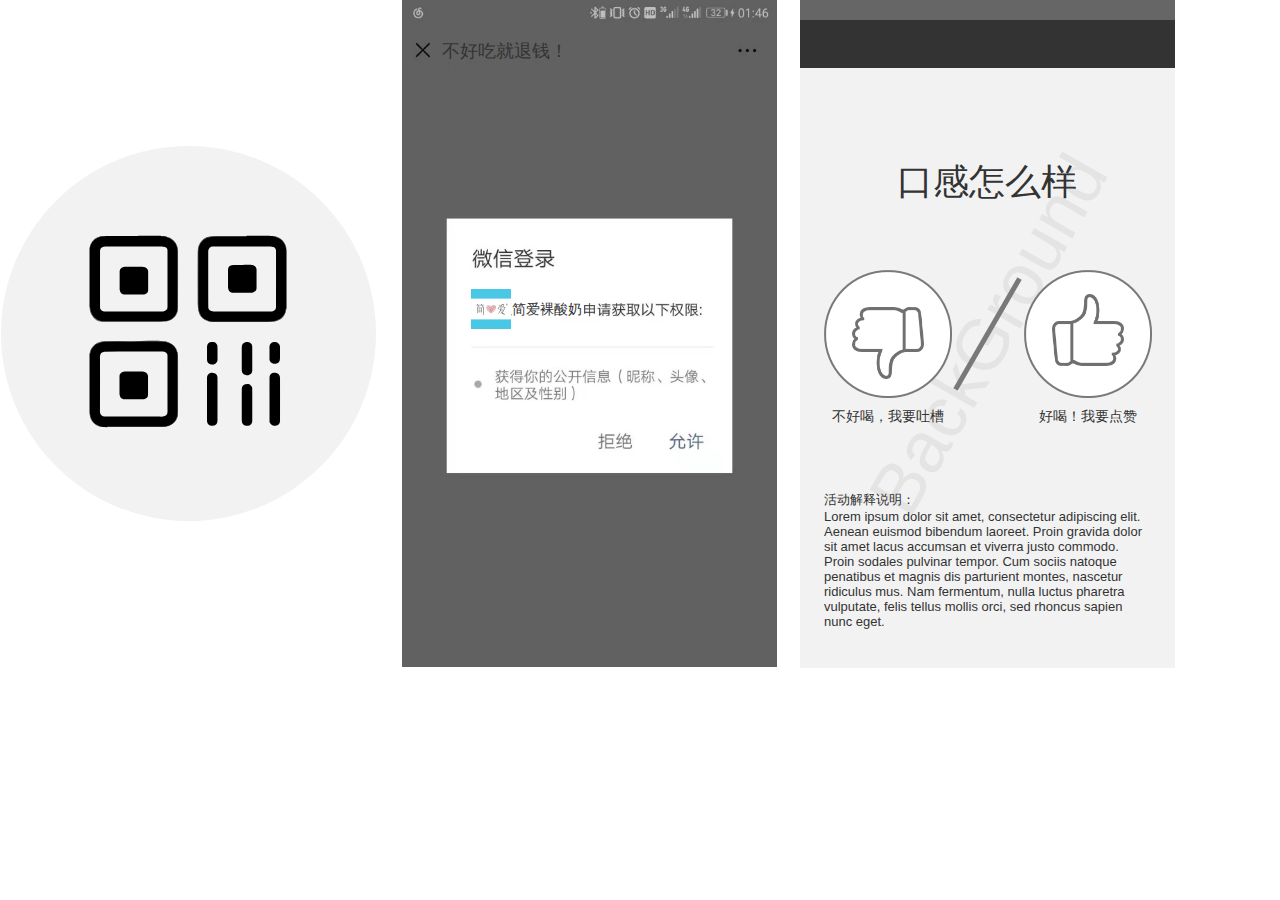
==== index.html @ e09f7287 "1" ====
﻿<!DOCTYPE html>
<html>
  <head>
    <title>index</title>
    <meta http-equiv="X-UA-Compatible" content="IE=edge"/>
    <meta http-equiv="content-type" content="text/html; charset=utf-8"/>
    <meta name="apple-mobile-web-app-capable" content="yes"/>
    <link href="resources/css/jquery-ui-themes.css" type="text/css" rel="stylesheet"/>
    <link href="resources/css/axure_rp_page.css" type="text/css" rel="stylesheet"/>
    <link href="data/styles.css" type="text/css" rel="stylesheet"/>
    <link href="files/index/styles.css" type="text/css" rel="stylesheet"/>
    <script src="resources/scripts/jquery-1.7.1.min.js"></script>
    <script src="resources/scripts/jquery-ui-1.8.10.custom.min.js"></script>
    <script src="resources/scripts/axure/axQuery.js"></script>
    <script src="resources/scripts/axure/globals.js"></script>
    <script src="resources/scripts/axutils.js"></script>
    <script src="resources/scripts/axure/annotation.js"></script>
    <script src="resources/scripts/axure/axQuery.std.js"></script>
    <script src="resources/scripts/axure/doc.js"></script>
    <script src="data/document.js"></script>
    <script src="resources/scripts/messagecenter.js"></script>
    <script src="resources/scripts/axure/events.js"></script>
    <script src="resources/scripts/axure/recording.js"></script>
    <script src="resources/scripts/axure/action.js"></script>
    <script src="resources/scripts/axure/expr.js"></script>
    <script src="resources/scripts/axure/geometry.js"></script>
    <script src="resources/scripts/axure/flyout.js"></script>
    <script src="resources/scripts/axure/ie.js"></script>
    <script src="resources/scripts/axure/model.js"></script>
    <script src="resources/scripts/axure/repeater.js"></script>
    <script src="resources/scripts/axure/sto.js"></script>
    <script src="resources/scripts/axure/utils.temp.js"></script>
    <script src="resources/scripts/axure/variables.js"></script>
    <script src="resources/scripts/axure/drag.js"></script>
    <script src="resources/scripts/axure/move.js"></script>
    <script src="resources/scripts/axure/visibility.js"></script>
    <script src="resources/scripts/axure/style.js"></script>
    <script src="resources/scripts/axure/adaptive.js"></script>
    <script src="resources/scripts/axure/tree.js"></script>
    <script src="resources/scripts/axure/init.temp.js"></script>
    <script src="files/index/data.js"></script>
    <script src="resources/scripts/axure/legacy.js"></script>
    <script src="resources/scripts/axure/viewer.js"></script>
    <script src="resources/scripts/axure/math.js"></script>
    <script type="text/javascript">
      $axure.utils.getTransparentGifPath = function() { return 'resources/images/transparent.gif'; };
      $axure.utils.getOtherPath = function() { return 'resources/Other.html'; };
      $axure.utils.getReloadPath = function() { return 'resources/reload.html'; };
    </script>
  </head>
  <body>
    <div id="base" class="">

      <!-- Unnamed (矩形) -->
      <div id="u0" class="ax_default box_2">
        <div id="u0_div" class=""></div>
        <!-- Unnamed () -->
        <div id="u1" class="text" style="display: none; visibility: hidden">
          <p><span></span></p>
        </div>
      </div>

      <!-- Unnamed (图片) -->
      <div id="u2" class="ax_default _图片">
        <img id="u2_img" class="img " src="images/index/u2.png"/>
        <!-- Unnamed () -->
        <div id="u3" class="text" style="display: none; visibility: hidden">
          <p><span></span></p>
        </div>
      </div>

      <!-- Unnamed (矩形) -->
      <div id="u4" class="ax_default box_2">
        <div id="u4_div" class=""></div>
        <!-- Unnamed () -->
        <div id="u5" class="text" style="visibility: visible;">
          <p><span>BackGround</span></p>
        </div>
      </div>

      <!-- Unnamed (矩形) -->
      <div id="u6" class="ax_default box_3">
        <div id="u6_div" class=""></div>
        <!-- Unnamed () -->
        <div id="u7" class="text" style="display: none; visibility: hidden">
          <p><span></span></p>
        </div>
      </div>

      <!-- Unnamed (矩形) -->
      <div id="u8" class="ax_default box_3">
        <div id="u8_div" class=""></div>
        <!-- Unnamed () -->
        <div id="u9" class="text" style="display: none; visibility: hidden">
          <p><span></span></p>
        </div>
      </div>

      <!-- Unnamed (垂直线) -->
      <div id="u10" class="ax_default line">
        <img id="u10_img" class="img " src="images/index/u10.png"/>
        <!-- Unnamed () -->
        <div id="u11" class="text" style="display: none; visibility: hidden">
          <p><span></span></p>
        </div>
      </div>

      <!-- Unnamed (组合) -->
      <div id="u12" class="ax_default">

        <!-- Unnamed (椭圆形) -->
        <div id="u13" class="ax_default ellipse">
          <img id="u13_img" class="img " src="images/index/u13.png"/>
          <!-- Unnamed () -->
          <div id="u14" class="text" style="display: none; visibility: hidden">
            <p><span></span></p>
          </div>
        </div>

        <!-- Unnamed (图片) -->
        <div id="u15" class="ax_default _图片">
          <img id="u15_img" class="img " src="images/index/u15.png"/>
          <!-- Unnamed () -->
          <div id="u16" class="text" style="display: none; visibility: hidden">
            <p><span></span></p>
          </div>
        </div>
      </div>

      <!-- Unnamed (组合) -->
      <div id="u17" class="ax_default">

        <!-- Unnamed (椭圆形) -->
        <div id="u18" class="ax_default ellipse">
          <img id="u18_img" class="img " src="images/index/u13.png"/>
          <!-- Unnamed () -->
          <div id="u19" class="text" style="display: none; visibility: hidden">
            <p><span></span></p>
          </div>
        </div>

        <!-- Unnamed (图片) -->
        <div id="u20" class="ax_default _图片">
          <img id="u20_img" class="img " src="images/index/u15.png"/>
          <!-- Unnamed () -->
          <div id="u21" class="text" style="display: none; visibility: hidden">
            <p><span></span></p>
          </div>
        </div>
      </div>

      <!-- Unnamed (矩形) -->
      <div id="u22" class="ax_default _一级标题">
        <div id="u22_div" class=""></div>
        <!-- Unnamed () -->
        <div id="u23" class="text" style="visibility: visible;">
          <p><span>口感怎么样</span></p>
        </div>
      </div>

      <!-- Unnamed (矩形) -->
      <div id="u24" class="ax_default _三级标题">
        <div id="u24_div" class=""></div>
        <!-- Unnamed () -->
        <div id="u25" class="text" style="visibility: visible;">
          <p><span>不好喝，我要吐槽</span></p>
        </div>
      </div>

      <!-- Unnamed (矩形) -->
      <div id="u26" class="ax_default _三级标题">
        <div id="u26_div" class=""></div>
        <!-- Unnamed () -->
        <div id="u27" class="text" style="visibility: visible;">
          <p><span>好喝！我要点赞</span></p>
        </div>
      </div>

      <!-- Unnamed (矩形) -->
      <div id="u28" class="ax_default _文本段落">
        <div id="u28_div" class=""></div>
        <!-- Unnamed () -->
        <div id="u29" class="text" style="visibility: visible;">
          <p><span>活动解释说明：</span></p><p><span>Lorem ipsum dolor sit amet, consectetur adipiscing elit. Aenean euismod bibendum laoreet. Proin gravida dolor sit amet lacus accumsan et viverra justo commodo. Proin sodales pulvinar tempor. Cum sociis natoque penatibus et magnis dis parturient montes, nascetur ridiculus mus. Nam fermentum, nulla luctus pharetra vulputate, felis tellus mollis orci, sed rhoncus sapien nunc eget.</span></p>
        </div>
      </div>

      <!-- Unnamed (动态面板) -->
      <div id="u30" class="ax_default ax_default_hidden" style="display: none; visibility: hidden">
        <div id="u30_state0" class="panel_state" data-label="好吃选项">
          <div id="u30_state0_content" class="panel_state_content">

            <!-- Unnamed (组合) -->
            <div id="u31" class="ax_default">

              <!-- Unnamed (矩形) -->
              <div id="u32" class="ax_default box_3">
                <div id="u32_div" class=""></div>
                <!-- Unnamed () -->
                <div id="u33" class="text" style="display: none; visibility: hidden">
                  <p><span></span></p>
                </div>
              </div>

              <!-- Unnamed (矩形) -->
              <div id="u34" class="ax_default box_2">
                <div id="u34_div" class=""></div>
                <!-- Unnamed () -->
                <div id="u35" class="text" style="visibility: visible;">
                  <p><span>感谢您的认可！麻烦勾选一下您觉得好喝的原因哦！</span></p>
                </div>
              </div>

              <!-- Unnamed (组合) -->
              <div id="u36" class="ax_default">

                <!-- Unnamed (单选按钮) -->
                <div id="u37" class="ax_default radio_button">
                  <label for="u37_input">
                    <!-- Unnamed () -->
                    <div id="u38" class="text" style="visibility: visible;">
                      <p><span>口感清爽，香气四溢</span></p>
                    </div>
                  </label>
                  <input id="u37_input" type="radio" value="radio" name="1"/>
                </div>

                <!-- Unnamed (单选按钮) -->
                <div id="u39" class="ax_default radio_button">
                  <label for="u39_input">
                    <!-- Unnamed () -->
                    <div id="u40" class="text" style="visibility: visible;">
                      <p><span>顺滑到一口下去就升天</span></p>
                    </div>
                  </label>
                  <input id="u39_input" type="radio" value="radio" name="1"/>
                </div>

                <!-- Unnamed (单选按钮) -->
                <div id="u41" class="ax_default radio_button">
                  <label for="u41_input">
                    <!-- Unnamed () -->
                    <div id="u42" class="text" style="visibility: visible;">
                      <p><span>好吃不胖很健康</span></p>
                    </div>
                  </label>
                  <input id="u41_input" type="radio" value="radio" name="1"/>
                </div>

                <!-- Unnamed (单选按钮) -->
                <div id="u43" class="ax_default radio_button">
                  <label for="u43_input">
                    <!-- Unnamed () -->
                    <div id="u44" class="text" style="visibility: visible;">
                      <p><span>糟了，是恋爱的感觉</span></p>
                    </div>
                  </label>
                  <input id="u43_input" type="radio" value="radio" name="1"/>
                </div>

                <!-- Unnamed (单选按钮) -->
                <div id="u45" class="ax_default radio_button">
                  <label for="u45_input">
                    <!-- Unnamed () -->
                    <div id="u46" class="text" style="visibility: visible;">
                      <p><span>啊啊啊啊啊啊啊啊这是什么神仙口感！！！！</span></p>
                    </div>
                  </label>
                  <input id="u45_input" type="radio" value="radio" name="1"/>
                </div>

                <!-- Unnamed (单选按钮) -->
                <div id="u47" class="ax_default radio_button">
                  <label for="u47_input">
                    <!-- Unnamed () -->
                    <div id="u48" class="text" style="visibility: visible;">
                      <p><span>都不是，听我说</span></p>
                    </div>
                  </label>
                  <input id="u47_input" type="radio" value="radio" name="1"/>
                </div>

                <!-- Unnamed (多行文本框) -->
                <div id="u49" class="ax_default text_area ax_default_hidden" style="display: none; visibility: hidden">
                  <textarea id="u49_input"></textarea>
                </div>
              </div>

              <!-- Unnamed (矩形) -->
              <div id="u50" class="ax_default button">
                <div id="u50_div" class=""></div>
                <!-- Unnamed () -->
                <div id="u51" class="text" style="visibility: visible;">
                  <p><span>提&nbsp; 交</span></p>
                </div>
              </div>
            </div>
          </div>
        </div>
        <div id="u30_state1" class="panel_state" data-label="不好吃选项" style="display: none; visibility: hidden;">
          <div id="u30_state1_content" class="panel_state_content">

            <!-- Unnamed (组合) -->
            <div id="u52" class="ax_default">

              <!-- Unnamed (矩形) -->
              <div id="u53" class="ax_default box_3">
                <div id="u53_div" class=""></div>
                <!-- Unnamed () -->
                <div id="u54" class="text" style="display: none; visibility: hidden">
                  <p><span></span></p>
                </div>
              </div>

              <!-- Unnamed (矩形) -->
              <div id="u55" class="ax_default box_2">
                <div id="u55_div" class=""></div>
                <!-- Unnamed () -->
                <div id="u56" class="text" style="visibility: visible;">
                  <p><span>很遗憾没有获得您的喜爱，麻烦选择不喜欢的原因帮助我们改善产品~</span></p>
                </div>
              </div>

              <!-- Unnamed (组合) -->
              <div id="u57" class="ax_default">

                <!-- Unnamed (单选按钮) -->
                <div id="u58" class="ax_default radio_button">
                  <label for="u58_input">
                    <!-- Unnamed () -->
                    <div id="u59" class="text" style="visibility: visible;">
                      <p><span>一点都不甜</span></p>
                    </div>
                  </label>
                  <input id="u58_input" type="radio" value="radio" name="1"/>
                </div>

                <!-- Unnamed (单选按钮) -->
                <div id="u60" class="ax_default radio_button">
                  <label for="u60_input">
                    <!-- Unnamed () -->
                    <div id="u61" class="text" style="visibility: visible;">
                      <p><span>一喝就不是什么正经酸奶</span></p>
                    </div>
                  </label>
                  <input id="u60_input" type="radio" value="radio" name="1"/>
                </div>

                <!-- Unnamed (单选按钮) -->
                <div id="u62" class="ax_default radio_button">
                  <label for="u62_input">
                    <!-- Unnamed () -->
                    <div id="u63" class="text" style="visibility: visible;">
                      <p><span>没有高糖高热量的食物和咸鱼有什么区别</span></p>
                    </div>
                  </label>
                  <input id="u62_input" type="radio" value="radio" name="1"/>
                </div>

                <!-- Unnamed (单选按钮) -->
                <div id="u64" class="ax_default radio_button">
                  <label for="u64_input">
                    <!-- Unnamed () -->
                    <div id="u65" class="text" style="visibility: visible;">
                      <p><span>风味不足</span></p>
                    </div>
                  </label>
                  <input id="u64_input" type="radio" value="radio" name="1"/>
                </div>

                <!-- Unnamed (单选按钮) -->
                <div id="u66" class="ax_default radio_button">
                  <label for="u66_input">
                    <!-- Unnamed () -->
                    <div id="u67" class="text" style="visibility: visible;">
                      <p><span>感觉身体被掏空</span></p>
                    </div>
                  </label>
                  <input id="u66_input" type="radio" value="radio" name="1"/>
                </div>

                <!-- Unnamed (单选按钮) -->
                <div id="u68" class="ax_default radio_button">
                  <label for="u68_input">
                    <!-- Unnamed () -->
                    <div id="u69" class="text" style="visibility: visible;">
                      <p><span>都不是，听我说</span></p>
                    </div>
                  </label>
                  <input id="u68_input" type="radio" value="radio" name="1"/>
                </div>

                <!-- Unnamed (多行文本框) -->
                <div id="u70" class="ax_default text_area ax_default_hidden" style="display: none; visibility: hidden">
                  <textarea id="u70_input"></textarea>
                </div>
              </div>

              <!-- Unnamed (矩形) -->
              <div id="u71" class="ax_default button">
                <div id="u71_div" class=""></div>
                <!-- Unnamed () -->
                <div id="u72" class="text" style="visibility: visible;">
                  <p><span>提&nbsp; 交</span></p>
                </div>
              </div>
            </div>
          </div>
        </div>
        <div id="u30_state2" class="panel_state" data-label="好吃扫码" style="display: none; visibility: hidden;">
          <div id="u30_state2_content" class="panel_state_content">

            <!-- Unnamed (组合) -->
            <div id="u73" class="ax_default">

              <!-- Unnamed (矩形) -->
              <div id="u74" class="ax_default box_3">
                <div id="u74_div" class=""></div>
                <!-- Unnamed () -->
                <div id="u75" class="text" style="display: none; visibility: hidden">
                  <p><span></span></p>
                </div>
              </div>

              <!-- Unnamed (矩形) -->
              <div id="u76" class="ax_default box_2">
                <div id="u76_div" class=""></div>
                <!-- Unnamed () -->
                <div id="u77" class="text" style="visibility: visible;">
                  <p><span>感谢您对简爱的喜爱！</span></p><p><span>为您准备了</span><span style="color:#FF0000;">现金红包</span><span>和</span><span style="color:#FF0000;">半价优惠券</span></p><p><span style="color:#FF0000;"></span><span>扫码可立即领取哦~</span></p>
                </div>
              </div>
            </div>

            <!-- Unnamed (图片) -->
            <div id="u78" class="ax_default _图片">
              <img id="u78_img" class="img " src="images/index/u2.png"/>
              <!-- Unnamed () -->
              <div id="u79" class="text" style="display: none; visibility: hidden">
                <p><span></span></p>
              </div>
            </div>
          </div>
        </div>
        <div id="u30_state3" class="panel_state" data-label="不好吃扫码" style="display: none; visibility: hidden;">
          <div id="u30_state3_content" class="panel_state_content">

            <!-- Unnamed (组合) -->
            <div id="u80" class="ax_default">

              <!-- Unnamed (矩形) -->
              <div id="u81" class="ax_default box_3">
                <div id="u81_div" class=""></div>
                <!-- Unnamed () -->
                <div id="u82" class="text" style="display: none; visibility: hidden">
                  <p><span></span></p>
                </div>
              </div>

              <!-- Unnamed (矩形) -->
              <div id="u83" class="ax_default box_2">
                <div id="u83_div" class=""></div>
                <!-- Unnamed () -->
                <div id="u84" class="text" style="visibility: visible;">
                  <p><span>很难过没有得到您的认可</span></p><p><span>说到做到，不好喝就退款</span></p><p><span>为您准备了</span><span style="color:#FF0000;">现金红包</span></p><p><span style="color:#FF0000;"></span><span>扫码可立即领取</span></p>
                </div>
              </div>
            </div>

            <!-- Unnamed (图片) -->
            <div id="u85" class="ax_default _图片">
              <img id="u85_img" class="img " src="images/index/u2.png"/>
              <!-- Unnamed () -->
              <div id="u86" class="text" style="display: none; visibility: hidden">
                <p><span></span></p>
              </div>
            </div>
          </div>
        </div>
      </div>

      <!-- Unnamed (图片) -->
      <div id="u87" class="ax_default _图片">
        <img id="u87_img" class="img " src="images/index/u87.png"/>
        <!-- Unnamed () -->
        <div id="u88" class="text" style="display: none; visibility: hidden">
          <p><span></span></p>
        </div>
      </div>

      <!-- Unnamed (矩形) -->
      <div id="u89" class="ax_default _三级标题">
        <div id="u89_div" class=""></div>
        <!-- Unnamed () -->
        <div id="u90" class="text" style="visibility: visible;">
          <p><span>不好吃就退钱！</span></p>
        </div>
      </div>

      <!-- Unnamed (矩形) -->
      <div id="u91" class="ax_default label">
        <div id="u91_div" class=""></div>
        <!-- Unnamed () -->
        <div id="u92" class="text" style="visibility: visible;">
          <p><span>简爱裸酸奶</span></p>
        </div>
      </div>

      <!-- Unnamed (图片) -->
      <div id="u93" class="ax_default _图片">
        <img id="u93_img" class="img " src="images/index/u93.png"/>
        <!-- Unnamed () -->
        <div id="u94" class="text" style="display: none; visibility: hidden">
          <p><span></span></p>
        </div>
      </div>
    </div>
  </body>
</html>
---- resources/css/axure_rp_page.css ----
﻿/* so the window resize fires within a frame in IE7 */
html, body {
    height: 100%;
}

a {
    color: inherit;
}

p {
    margin: 0px;
    text-rendering: optimizeLegibility;
    font-feature-settings: "kern" 1;
    -webkit-font-feature-settings: "kern";
    -moz-font-feature-settings: "kern";
    -moz-font-feature-settings: "kern=1";
    font-kerning: normal;
}

iframe {
    background: #FFFFFF;
}

/* to match IE with C, FF */
input {
    padding: 1px 0px 1px 0px;
    box-sizing: border-box;
    -moz-box-sizing: border-box;
}

textarea {
    margin: 0px;
    box-sizing: border-box;
    -moz-box-sizing: border-box;
}

div.intcases {
    font-family: arial; 
    font-size: 12px;
    text-align:left; 
    border:1px solid #AAA; 
    background:#FFF none repeat scroll 0% 0%; 
    z-index:9999; 
    visibility:hidden; 
    position:absolute;
    padding: 0px;
    border-radius: 3px;
    white-space: nowrap;
}

div.intcaselink {
    cursor: pointer;
    padding: 3px 8px 3px 8px;
    margin: 5px;
    background:#EEE none repeat scroll 0% 0%; 
    border:1px solid #AAA;
    border-radius: 3px;
}

div.refpageimage {
    position: absolute;
    left: 0px;
    top: 0px;
    font-size: 0px;
    width: 16px;
    height: 16px;
    cursor: pointer;
    background-image: url(images/newwindow.gif);
    background-repeat: no-repeat;
}

div.annnoteimage {
    position: absolute;
    left: 0px;
    top: 0px;
    font-size: 0px;
    /*width: 16px;
    height: 12px;*/
    cursor: help;
    /*background-image: url(images/note.gif);*/
    /*background-repeat: no-repeat;*/
    width: 13px;
    height: 12px;
    padding-top: 1px;
    text-align: center;
    background-color: #138CDD;
    -moz-box-shadow: 1px 1px 3px #aaa;
    -webkit-box-shadow: 1px 1px 3px #aaa;
    box-shadow: 1px 1px 3px #aaa;
}

div.annnoteline {
    display: inline-block;
    width: 9px;
    height: 1px;
    border-bottom: 1px solid white;
    margin-top: 1px;
}

div.annnotelabel {
    position: absolute;
    left: 0px;
    top: 0px;
    font-family: Helvetica,Arial;
    font-size: 10px;
    /*border: 1px solid rgb(166,221,242);*/
    cursor: help;
    /*background:rgb(0,157,217) none repeat scroll 0% 0%;*/ 
    padding: 1px 3px 1px 3px;
    white-space: nowrap;
    color: white;
    
    background-color: #138CDD;
    -moz-box-shadow: 1px 1px 3px #aaa;
    -webkit-box-shadow: 1px 1px 3px #aaa;
    box-shadow: 1px 1px 3px #aaa;
}

.annotation {
    font-size: 12px;
    padding-left: 2px;
    margin-bottom: 5px;
}

.annotationName {
    /*font-size: 13px;
    font-weight: bold;
    margin-bottom: 3px;
    white-space: nowrap;*/

    font-family: 'Trebuchet MS';
    font-size: 14px;
    font-weight: bold;
    margin-bottom: 5px;
    white-space: nowrap;
}

.annotationValue {
    font-family: Arial, Helvetica, Sans-Serif;
    font-size: 12px;
    color: #4a4a4a;
    line-height: 21px;
    margin-bottom: 20px;
}

.noteLink {
    text-decoration: inherit;
    color: inherit;
}

.noteLink:hover {
    background-color: white;
}

/* this is a fix for the issue where dialogs jump around and takes the text-align from the body */
.dialogFix {
    position:absolute;
    text-align:left;
    border: 1px solid #8f949a;
}


@keyframes pulsate {
  from {
    box-shadow: 0 0 10px #15d6ba;
  }
  to {
    box-shadow: 0 0 20px #15d6ba;
  }
}

@-webkit-keyframes pulsate {
  from {
    -webkit-box-shadow: 0 0 10px #15d6ba;
    box-shadow: 0 0 10px #15d6ba;
  }
  to {
    -webkit-box-shadow: 0 0 20px #15d6ba;
    box-shadow: 0 0 20px #15d6ba;
  }
}
 
@-moz-keyframes pulsate {
  from {
    -moz-box-shadow: 0 0 10px #15d6ba;
    box-shadow: 0 0 10px #15d6ba;
  }
  to {
    -moz-box-shadow: 0 0 20px #15d6ba;
    box-shadow: 0 0 20px #15d6ba;
  }
}

.legacyPulsateBorder {
    /*border: 5px solid #15d6ba;
    margin: -5px;*/
    -moz-box-shadow: 0 0 10px 3px #15d6ba;
    box-shadow: 0 0 10px 3px #15d6ba;
}

.pulsateBorder {
  animation-name: pulsate;
  animation-timing-function: ease-in-out;
  animation-duration: 0.9s;
  animation-iteration-count: infinite;
  animation-direction: alternate;
  
  -webkit-animation-name: pulsate;
  -webkit-animation-timing-function: ease-in-out;
  -webkit-animation-duration: 0.9s;
  -webkit-animation-iteration-count: infinite;
  -webkit-animation-direction: alternate;

  -moz-animation-name: pulsate;
  -moz-animation-timing-function: ease-in-out;
  -moz-animation-duration: 0.9s;
  -moz-animation-iteration-count: infinite;
  -moz-animation-direction: alternate;
}

.ax_default_hidden, .ax_default_unplaced{
    display: none;
    visibility: hidden;
}

.widgetNoteSelected {
    -moz-box-shadow: 0 0 10px 3px #138CDD;
    box-shadow: 0 0 10px 3px #138CDD;
    /*-moz-box-shadow: 0 0 20px #3915d6;
    box-shadow: 0 0 20px #3915d6;*/
    /*border: 3px solid #3915d6;*/
    /*margin: -3px;*/
}


.singleImg {
    display: none;
    visibility: hidden;
}
---- data/styles.css ----
﻿.ax_default {
  font-family:'Arial Normal', 'Arial';
  font-weight:400;
  font-style:normal;
  font-size:13px;
  color:#333333;
  text-align:center;
  line-height:normal;
}
.box_1 {
}
.box_2 {
}
.box_3 {
}
.ellipse {
}
._图片 {
}
.button {
}
._一级标题 {
  font-family:'Arial Normal', 'Arial';
  font-weight:bold;
  font-style:normal;
  font-size:32px;
  text-align:left;
}
._二级标题 {
  font-family:'Arial Normal', 'Arial';
  font-weight:bold;
  font-style:normal;
  font-size:24px;
  text-align:left;
}
._三级标题 {
  font-family:'Arial Normal', 'Arial';
  font-weight:bold;
  font-style:normal;
  font-size:18px;
  text-align:left;
}
._四级标题 {
  font-family:'Arial Normal', 'Arial';
  font-weight:bold;
  font-style:normal;
  font-size:14px;
  text-align:left;
}
._五级标题 {
  font-family:'Arial Normal', 'Arial';
  font-weight:bold;
  font-style:normal;
  text-align:left;
}
._六级标题 {
  font-family:'Arial Normal', 'Arial';
  font-weight:bold;
  font-style:normal;
  font-size:10px;
  text-align:left;
}
.label {
  font-size:14px;
  text-align:left;
}
._文本段落 {
  text-align:left;
}
.line {
}
.text_area {
  color:#000000;
  text-align:left;
}
.radio_button {
  text-align:left;
}
---- files/index/styles.css ----
﻿body {
  margin:0px;
  background-image:none;
  position:static;
  left:auto;
  width:1213.25704155516px;
  margin-left:0;
  margin-right:0;
  text-align:left;
}
#base {
  position:absolute;
  z-index:0;
}
#u0_div {
  position:absolute;
  left:0px;
  top:0px;
  width:375px;
  height:375px;
  background:inherit;
  background-color:rgba(242, 242, 242, 1);
  border:none;
  border-radius:188px;
  -moz-box-shadow:none;
  -webkit-box-shadow:none;
  box-shadow:none;
}
#u0 {
  position:absolute;
  left:1px;
  top:146px;
  width:375px;
  height:375px;
}
#u1 {
  position:absolute;
  left:2px;
  top:180px;
  width:371px;
  visibility:hidden;
  word-wrap:break-word;
}
#u2_img {
  position:absolute;
  left:0px;
  top:0px;
  width:256px;
  height:256px;
}
#u2 {
  position:absolute;
  left:60px;
  top:206px;
  width:256px;
  height:256px;
}
#u3 {
  position:absolute;
  left:2px;
  top:120px;
  width:252px;
  visibility:hidden;
  word-wrap:break-word;
}
#u4_div {
  position:absolute;
  left:0px;
  top:0px;
  width:375px;
  height:668px;
  background:inherit;
  background-color:rgba(242, 242, 242, 1);
  border:none;
  border-radius:0px;
  -moz-box-shadow:none;
  -webkit-box-shadow:none;
  box-shadow:none;
  font-size:72px;
  color:#E4E4E4;
}
#u4 {
  position:absolute;
  left:800px;
  top:0px;
  width:375px;
  height:668px;
  font-size:72px;
  color:#E4E4E4;
}
#u5 {
  position:absolute;
  left:-194px;
  top:292px;
  width:762px;
  -webkit-transform:rotate(300deg);
  -moz-transform:rotate(300deg);
  -ms-transform:rotate(300deg);
  transform:rotate(300deg);
  word-wrap:break-word;
  transform-origin:381.5px 42px;
  -ms-transform-origin:381.5px 42px;
  -moz-transform-origin:381.5px 42px;
  -webkit-transform-origin:381.5px 42px;
}
#u6_div {
  position:absolute;
  left:0px;
  top:0px;
  width:375px;
  height:20px;
  background:inherit;
  background-color:rgba(102, 102, 102, 1);
  border:none;
  border-radius:0px;
  -moz-box-shadow:none;
  -webkit-box-shadow:none;
  box-shadow:none;
}
#u6 {
  position:absolute;
  left:800px;
  top:0px;
  width:375px;
  height:20px;
}
#u7 {
  position:absolute;
  left:2px;
  top:2px;
  width:371px;
  visibility:hidden;
  word-wrap:break-word;
}
#u8_div {
  position:absolute;
  left:0px;
  top:0px;
  width:375px;
  height:48px;
  background:inherit;
  background-color:rgba(51, 51, 51, 1);
  border:none;
  border-radius:0px;
  -moz-box-shadow:none;
  -webkit-box-shadow:none;
  box-shadow:none;
}
#u8 {
  position:absolute;
  left:800px;
  top:20px;
  width:375px;
  height:48px;
}
#u9 {
  position:absolute;
  left:2px;
  top:16px;
  width:371px;
  visibility:hidden;
  word-wrap:break-word;
}
#u10_img {
  position:absolute;
  left:-2px;
  top:-2px;
  width:10px;
  height:133px;
}
#u10 {
  position:absolute;
  left:985px;
  top:270px;
  width:5px;
  height:128px;
  -webkit-transform:rotate(30deg);
  -moz-transform:rotate(30deg);
  -ms-transform:rotate(30deg);
  transform:rotate(30deg);
}
#u11 {
  position:absolute;
  left:2px;
  top:56px;
  width:1px;
  visibility:hidden;
  word-wrap:break-word;
}
#u12 {
  position:absolute;
  left:0px;
  top:0px;
  width:0px;
  height:0px;
}
#u13_img {
  position:absolute;
  left:0px;
  top:0px;
  width:128px;
  height:128px;
}
#u13 {
  position:absolute;
  left:824px;
  top:270px;
  width:128px;
  height:128px;
}
#u14 {
  position:absolute;
  left:2px;
  top:56px;
  width:124px;
  visibility:hidden;
  word-wrap:break-word;
}
#u15_img {
  position:absolute;
  left:0px;
  top:0px;
  width:72px;
  height:72px;
}
#u15 {
  position:absolute;
  left:852px;
  top:307px;
  width:72px;
  height:72px;
}
#u16 {
  position:absolute;
  left:2px;
  top:28px;
  width:68px;
  visibility:hidden;
  word-wrap:break-word;
}
#u17 {
  position:absolute;
  left:0px;
  top:0px;
  width:0px;
  height:0px;
}
#u18_img {
  position:absolute;
  left:0px;
  top:0px;
  width:128px;
  height:128px;
}
#u18 {
  position:absolute;
  left:1024px;
  top:270px;
  width:128px;
  height:128px;
}
#u19 {
  position:absolute;
  left:2px;
  top:56px;
  width:124px;
  visibility:hidden;
  word-wrap:break-word;
}
#u20_img {
  position:absolute;
  left:0px;
  top:0px;
  width:72px;
  height:72px;
}
#u20 {
  position:absolute;
  left:1052px;
  top:294px;
  width:72px;
  height:72px;
  -webkit-transform:rotate(180deg);
  -moz-transform:rotate(180deg);
  -ms-transform:rotate(180deg);
  transform:rotate(180deg);
}
#u21 {
  position:absolute;
  left:2px;
  top:28px;
  width:68px;
  visibility:hidden;
  word-wrap:break-word;
}
#u22_div {
  position:absolute;
  left:0px;
  top:0px;
  width:181px;
  height:41px;
  background:inherit;
  background-color:rgba(255, 255, 255, 0);
  border:none;
  border-radius:0px;
  -moz-box-shadow:none;
  -webkit-box-shadow:none;
  box-shadow:none;
  font-family:'楷体';
  font-weight:400;
  font-style:normal;
  font-size:36px;
}
#u22 {
  position:absolute;
  left:897px;
  top:158px;
  width:181px;
  height:41px;
  font-family:'楷体';
  font-weight:400;
  font-style:normal;
  font-size:36px;
}
#u23 {
  position:absolute;
  left:0px;
  top:0px;
  width:181px;
  white-space:nowrap;
}
#u24_div {
  position:absolute;
  left:0px;
  top:0px;
  width:113px;
  height:16px;
  background:inherit;
  background-color:rgba(255, 255, 255, 0);
  border:none;
  border-radius:0px;
  -moz-box-shadow:none;
  -webkit-box-shadow:none;
  box-shadow:none;
  font-family:'Arial Normal', 'Arial';
  font-weight:400;
  font-style:normal;
  font-size:14px;
}
#u24 {
  position:absolute;
  left:832px;
  top:408px;
  width:113px;
  height:16px;
  font-family:'Arial Normal', 'Arial';
  font-weight:400;
  font-style:normal;
  font-size:14px;
}
#u25 {
  position:absolute;
  left:0px;
  top:0px;
  width:113px;
  white-space:nowrap;
}
#u26_div {
  position:absolute;
  left:0px;
  top:0px;
  width:99px;
  height:16px;
  background:inherit;
  background-color:rgba(255, 255, 255, 0);
  border:none;
  border-radius:0px;
  -moz-box-shadow:none;
  -webkit-box-shadow:none;
  box-shadow:none;
  font-family:'Arial Normal', 'Arial';
  font-weight:400;
  font-style:normal;
  font-size:14px;
}
#u26 {
  position:absolute;
  left:1039px;
  top:408px;
  width:99px;
  height:16px;
  font-family:'Arial Normal', 'Arial';
  font-weight:400;
  font-style:normal;
  font-size:14px;
}
#u27 {
  position:absolute;
  left:0px;
  top:0px;
  width:99px;
  white-space:nowrap;
}
#u28_div {
  position:absolute;
  left:0px;
  top:0px;
  width:328px;
  height:144px;
  background:inherit;
  background-color:rgba(255, 255, 255, 0);
  border:none;
  border-radius:0px;
  -moz-box-shadow:none;
  -webkit-box-shadow:none;
  box-shadow:none;
}
#u28 {
  position:absolute;
  left:824px;
  top:491px;
  width:328px;
  height:144px;
}
#u29 {
  position:absolute;
  left:0px;
  top:0px;
  width:328px;
  word-wrap:break-word;
}
#u30 {
  position:absolute;
  left:800px;
  top:68px;
  visibility:hidden;
}
#u30_state0 {
  position:relative;
  left:0px;
  top:0px;
  background-image:none;
}
#u30_state0_content {
  position:absolute;
  left:0px;
  top:0px;
  width:1px;
  height:1px;
}
#u31 {
  position:absolute;
  left:0px;
  top:0px;
  width:0px;
  height:0px;
}
#u32_div {
  position:absolute;
  left:0px;
  top:0px;
  width:375px;
  height:600px;
  background:inherit;
  background-color:rgba(40, 40, 40, 0.498039215686275);
  border:none;
  border-radius:0px;
  -moz-box-shadow:none;
  -webkit-box-shadow:none;
  box-shadow:none;
}
#u32 {
  position:absolute;
  left:0px;
  top:0px;
  width:375px;
  height:600px;
}
#u33 {
  position:absolute;
  left:2px;
  top:292px;
  width:371px;
  visibility:hidden;
  word-wrap:break-word;
}
#u34_div {
  position:absolute;
  left:0px;
  top:0px;
  width:328px;
  height:420px;
  background:inherit;
  background-color:rgba(242, 242, 242, 1);
  border:none;
  border-radius:4px;
  -moz-box-shadow:none;
  -webkit-box-shadow:none;
  box-shadow:none;
}
#u34 {
  position:absolute;
  left:24px;
  top:23px;
  width:328px;
  height:420px;
}
#u35 {
  position:absolute;
  left:2px;
  top:20px;
  width:324px;
  word-wrap:break-word;
}
#u36 {
  position:absolute;
  left:0px;
  top:0px;
  width:0px;
  height:0px;
}
#u37 {
  position:absolute;
  left:38px;
  top:90px;
  width:300px;
  height:16px;
}
#u38 {
  position:absolute;
  left:16px;
  top:0px;
  width:282px;
  word-wrap:break-word;
}
#u37_input {
  position:absolute;
  left:-3px;
  top:-2px;
}
#u39 {
  position:absolute;
  left:38px;
  top:128px;
  width:300px;
  height:16px;
}
#u40 {
  position:absolute;
  left:16px;
  top:0px;
  width:282px;
  word-wrap:break-word;
}
#u39_input {
  position:absolute;
  left:-3px;
  top:-2px;
}
#u41 {
  position:absolute;
  left:38px;
  top:167px;
  width:300px;
  height:16px;
}
#u42 {
  position:absolute;
  left:16px;
  top:0px;
  width:282px;
  word-wrap:break-word;
}
#u41_input {
  position:absolute;
  left:-3px;
  top:-2px;
}
#u43 {
  position:absolute;
  left:38px;
  top:205px;
  width:300px;
  height:16px;
}
#u44 {
  position:absolute;
  left:16px;
  top:0px;
  width:282px;
  word-wrap:break-word;
}
#u43_input {
  position:absolute;
  left:-3px;
  top:-2px;
}
#u45 {
  position:absolute;
  left:38px;
  top:244px;
  width:300px;
  height:16px;
}
#u46 {
  position:absolute;
  left:16px;
  top:0px;
  width:282px;
  word-wrap:break-word;
}
#u45_input {
  position:absolute;
  left:-3px;
  top:-2px;
}
#u47 {
  position:absolute;
  left:38px;
  top:282px;
  width:300px;
  height:16px;
}
#u48 {
  position:absolute;
  left:16px;
  top:0px;
  width:282px;
  word-wrap:break-word;
}
#u47_input {
  position:absolute;
  left:-3px;
  top:-2px;
}
#u49 {
  position:absolute;
  left:38px;
  top:308px;
  width:300px;
  height:56px;
}
#u49_input {
  position:absolute;
  left:0px;
  top:0px;
  width:300px;
  height:56px;
  font-family:'Arial Normal', 'Arial';
  font-weight:400;
  font-style:normal;
  font-size:13px;
  text-decoration:none;
  color:#000000;
  text-align:left;
  border-color:transparent;
  outline-style:none;
}
#u50_div {
  position:absolute;
  left:0px;
  top:0px;
  width:300px;
  height:40px;
  background:inherit;
  background-color:rgba(255, 255, 255, 1);
  box-sizing:border-box;
  border-width:1px;
  border-style:solid;
  border-color:rgba(121, 121, 121, 1);
  border-radius:5px;
  -moz-box-shadow:none;
  -webkit-box-shadow:none;
  box-shadow:none;
}
#u50 {
  position:absolute;
  left:38px;
  top:383px;
  width:300px;
  height:40px;
}
#u51 {
  position:absolute;
  left:2px;
  top:12px;
  width:296px;
  word-wrap:break-word;
}
#u30_state1 {
  position:relative;
  left:0px;
  top:0px;
  visibility:hidden;
  background-image:none;
}
#u30_state1_content {
  position:absolute;
  left:0px;
  top:0px;
  width:1px;
  height:1px;
}
#u52 {
  position:absolute;
  left:0px;
  top:0px;
  width:0px;
  height:0px;
}
#u53_div {
  position:absolute;
  left:0px;
  top:0px;
  width:375px;
  height:600px;
  background:inherit;
  background-color:rgba(40, 40, 40, 0.498039215686275);
  border:none;
  border-radius:0px;
  -moz-box-shadow:none;
  -webkit-box-shadow:none;
  box-shadow:none;
}
#u53 {
  position:absolute;
  left:0px;
  top:0px;
  width:375px;
  height:600px;
}
#u54 {
  position:absolute;
  left:2px;
  top:292px;
  width:371px;
  visibility:hidden;
  word-wrap:break-word;
}
#u55_div {
  position:absolute;
  left:0px;
  top:0px;
  width:328px;
  height:420px;
  background:inherit;
  background-color:rgba(242, 242, 242, 1);
  border:none;
  border-radius:4px;
  -moz-box-shadow:none;
  -webkit-box-shadow:none;
  box-shadow:none;
}
#u55 {
  position:absolute;
  left:24px;
  top:23px;
  width:328px;
  height:420px;
}
#u56 {
  position:absolute;
  left:2px;
  top:20px;
  width:324px;
  word-wrap:break-word;
}
#u57 {
  position:absolute;
  left:0px;
  top:0px;
  width:0px;
  height:0px;
}
#u58 {
  position:absolute;
  left:38px;
  top:90px;
  width:116px;
  height:16px;
}
#u59 {
  position:absolute;
  left:16px;
  top:0px;
  width:98px;
  word-wrap:break-word;
}
#u58_input {
  position:absolute;
  left:-3px;
  top:-2px;
}
#u60 {
  position:absolute;
  left:38px;
  top:128px;
  width:201px;
  height:16px;
}
#u61 {
  position:absolute;
  left:16px;
  top:0px;
  width:183px;
  word-wrap:break-word;
}
#u60_input {
  position:absolute;
  left:-3px;
  top:-2px;
}
#u62 {
  position:absolute;
  left:38px;
  top:167px;
  width:273px;
  height:16px;
}
#u63 {
  position:absolute;
  left:16px;
  top:0px;
  width:255px;
  word-wrap:break-word;
}
#u62_input {
  position:absolute;
  left:-3px;
  top:-2px;
}
#u64 {
  position:absolute;
  left:38px;
  top:205px;
  width:100px;
  height:16px;
}
#u65 {
  position:absolute;
  left:16px;
  top:0px;
  width:82px;
  word-wrap:break-word;
}
#u64_input {
  position:absolute;
  left:-3px;
  top:-2px;
}
#u66 {
  position:absolute;
  left:38px;
  top:244px;
  width:300px;
  height:16px;
}
#u67 {
  position:absolute;
  left:16px;
  top:0px;
  width:282px;
  word-wrap:break-word;
}
#u66_input {
  position:absolute;
  left:-3px;
  top:-2px;
}
#u68 {
  position:absolute;
  left:38px;
  top:282px;
  width:123px;
  height:16px;
}
#u69 {
  position:absolute;
  left:16px;
  top:0px;
  width:105px;
  word-wrap:break-word;
}
#u68_input {
  position:absolute;
  left:-3px;
  top:-2px;
}
#u70 {
  position:absolute;
  left:38px;
  top:308px;
  width:300px;
  height:56px;
}
#u70_input {
  position:absolute;
  left:0px;
  top:0px;
  width:300px;
  height:56px;
  font-family:'Arial Normal', 'Arial';
  font-weight:400;
  font-style:normal;
  font-size:13px;
  text-decoration:none;
  color:#000000;
  text-align:left;
  border-color:transparent;
  outline-style:none;
}
#u71_div {
  position:absolute;
  left:0px;
  top:0px;
  width:300px;
  height:40px;
  background:inherit;
  background-color:rgba(255, 255, 255, 1);
  box-sizing:border-box;
  border-width:1px;
  border-style:solid;
  border-color:rgba(121, 121, 121, 1);
  border-radius:5px;
  -moz-box-shadow:none;
  -webkit-box-shadow:none;
  box-shadow:none;
}
#u71 {
  position:absolute;
  left:38px;
  top:383px;
  width:300px;
  height:40px;
}
#u72 {
  position:absolute;
  left:2px;
  top:12px;
  width:296px;
  word-wrap:break-word;
}
#u30_state2 {
  position:relative;
  left:0px;
  top:0px;
  visibility:hidden;
  background-image:none;
}
#u30_state2_content {
  position:absolute;
  left:0px;
  top:0px;
  width:1px;
  height:1px;
}
#u73 {
  position:absolute;
  left:0px;
  top:0px;
  width:0px;
  height:0px;
}
#u74_div {
  position:absolute;
  left:0px;
  top:0px;
  width:375px;
  height:600px;
  background:inherit;
  background-color:rgba(40, 40, 40, 0.498039215686275);
  border:none;
  border-radius:0px;
  -moz-box-shadow:none;
  -webkit-box-shadow:none;
  box-shadow:none;
  line-height:20px;
}
#u74 {
  position:absolute;
  left:0px;
  top:0px;
  width:375px;
  height:600px;
  line-height:20px;
}
#u75 {
  position:absolute;
  left:2px;
  top:292px;
  width:371px;
  visibility:hidden;
  word-wrap:break-word;
}
#u76_div {
  position:absolute;
  left:0px;
  top:0px;
  width:328px;
  height:420px;
  background:inherit;
  background-color:rgba(242, 242, 242, 1);
  border:none;
  border-radius:4px;
  -moz-box-shadow:none;
  -webkit-box-shadow:none;
  box-shadow:none;
  line-height:20px;
}
#u76 {
  position:absolute;
  left:24px;
  top:23px;
  width:328px;
  height:420px;
  line-height:20px;
}
#u77 {
  position:absolute;
  left:2px;
  top:20px;
  width:324px;
  word-wrap:break-word;
}
#u78_img {
  position:absolute;
  left:0px;
  top:0px;
  width:256px;
  height:256px;
}
#u78 {
  position:absolute;
  left:60px;
  top:136px;
  width:256px;
  height:256px;
}
#u79 {
  position:absolute;
  left:2px;
  top:120px;
  width:252px;
  visibility:hidden;
  word-wrap:break-word;
}
#u30_state3 {
  position:relative;
  left:0px;
  top:0px;
  visibility:hidden;
  background-image:none;
}
#u30_state3_content {
  position:absolute;
  left:0px;
  top:0px;
  width:1px;
  height:1px;
}
#u80 {
  position:absolute;
  left:0px;
  top:0px;
  width:0px;
  height:0px;
}
#u81_div {
  position:absolute;
  left:0px;
  top:0px;
  width:375px;
  height:600px;
  background:inherit;
  background-color:rgba(40, 40, 40, 0.498039215686275);
  border:none;
  border-radius:0px;
  -moz-box-shadow:none;
  -webkit-box-shadow:none;
  box-shadow:none;
  line-height:20px;
}
#u81 {
  position:absolute;
  left:0px;
  top:0px;
  width:375px;
  height:600px;
  line-height:20px;
}
#u82 {
  position:absolute;
  left:2px;
  top:292px;
  width:371px;
  visibility:hidden;
  word-wrap:break-word;
}
#u83_div {
  position:absolute;
  left:0px;
  top:0px;
  width:328px;
  height:420px;
  background:inherit;
  background-color:rgba(242, 242, 242, 1);
  border:none;
  border-radius:4px;
  -moz-box-shadow:none;
  -webkit-box-shadow:none;
  box-shadow:none;
  line-height:20px;
}
#u83 {
  position:absolute;
  left:24px;
  top:23px;
  width:328px;
  height:420px;
  line-height:20px;
}
#u84 {
  position:absolute;
  left:2px;
  top:20px;
  width:324px;
  word-wrap:break-word;
}
#u85_img {
  position:absolute;
  left:0px;
  top:0px;
  width:256px;
  height:256px;
}
#u85 {
  position:absolute;
  left:60px;
  top:136px;
  width:256px;
  height:256px;
}
#u86 {
  position:absolute;
  left:2px;
  top:120px;
  width:252px;
  visibility:hidden;
  word-wrap:break-word;
}
#u87_img {
  position:absolute;
  left:0px;
  top:0px;
  width:375px;
  height:667px;
}
#u87 {
  position:absolute;
  left:402px;
  top:0px;
  width:375px;
  height:667px;
}
#u88 {
  position:absolute;
  left:2px;
  top:326px;
  width:371px;
  visibility:hidden;
  word-wrap:break-word;
}
#u89_div {
  position:absolute;
  left:0px;
  top:0px;
  width:127px;
  height:22px;
  background:inherit;
  background-color:rgba(97, 97, 97, 1);
  border:none;
  border-radius:0px;
  -moz-box-shadow:none;
  -webkit-box-shadow:none;
  box-shadow:none;
  font-family:'Arial Normal', 'Arial';
  font-weight:400;
  font-style:normal;
}
#u89 {
  position:absolute;
  left:442px;
  top:39px;
  width:127px;
  height:22px;
  font-family:'Arial Normal', 'Arial';
  font-weight:400;
  font-style:normal;
}
#u90 {
  position:absolute;
  left:0px;
  top:0px;
  width:127px;
  white-space:nowrap;
}
#u91_div {
  position:absolute;
  left:0px;
  top:0px;
  width:71px;
  height:16px;
  background:inherit;
  background-color:rgba(255, 255, 255, 1);
  border:none;
  border-radius:0px;
  -moz-box-shadow:none;
  -webkit-box-shadow:none;
  box-shadow:none;
}
#u91 {
  position:absolute;
  left:512px;
  top:301px;
  width:71px;
  height:16px;
}
#u92 {
  position:absolute;
  left:0px;
  top:0px;
  width:71px;
  white-space:nowrap;
}
#u93_img {
  position:absolute;
  left:0px;
  top:0px;
  width:40px;
  height:40px;
}
#u93 {
  position:absolute;
  left:471px;
  top:289px;
  width:40px;
  height:40px;
}
#u94 {
  position:absolute;
  left:2px;
  top:12px;
  width:36px;
  visibility:hidden;
  word-wrap:break-word;
}
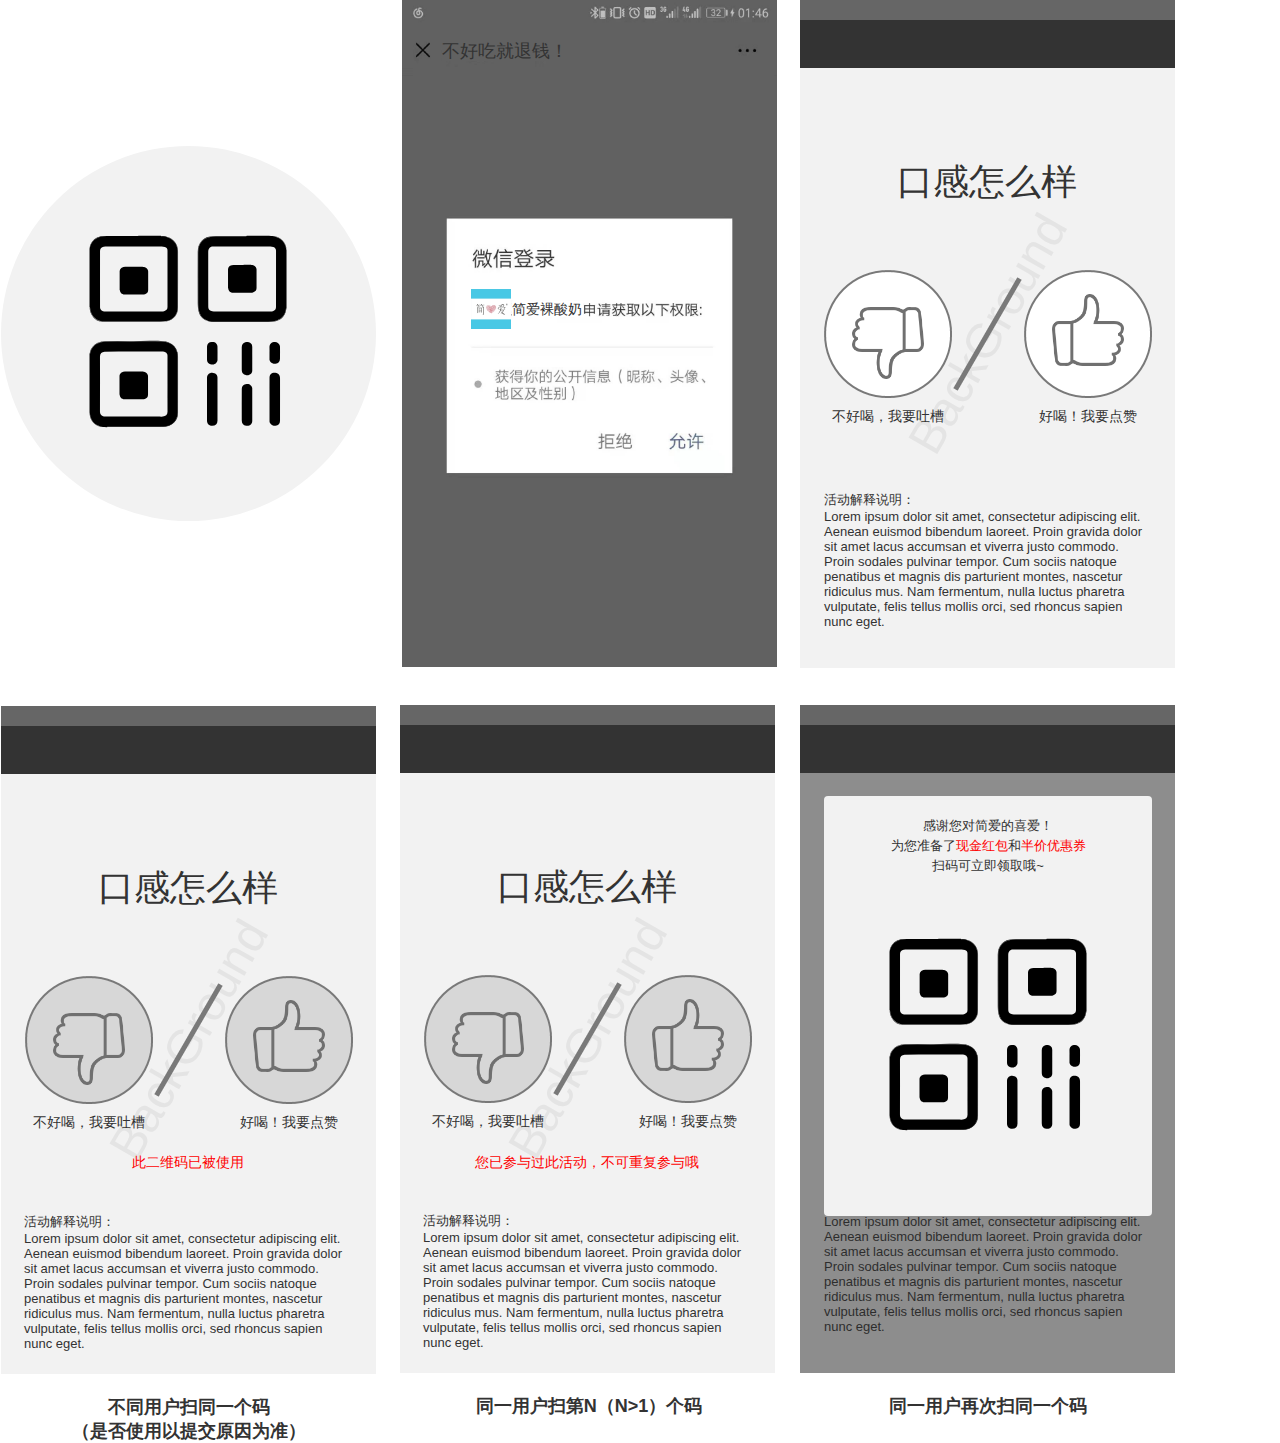
==== commit 8977ecf3: "1" ====
--- a/index.html
+++ b/index.html
@@ -55,35 +55,35 @@
       <div id="u0" class="ax_default box_2">
         <div id="u0_div" class=""></div>
         <!-- Unnamed () -->
-        <div id="u1" class="text" style="display: none; visibility: hidden">
+        <div id="u1" class="text" style="visibility: visible;">
+          <p><span>BackGround</span></p>
+        </div>
+      </div>
+
+      <!-- Unnamed (矩形) -->
+      <div id="u2" class="ax_default box_2">
+        <div id="u2_div" class=""></div>
+        <!-- Unnamed () -->
+        <div id="u3" class="text" style="display: none; visibility: hidden">
           <p><span></span></p>
         </div>
       </div>
 
       <!-- Unnamed (图片) -->
-      <div id="u2" class="ax_default _图片">
-        <img id="u2_img" class="img " src="images/index/u2.png"/>
-        <!-- Unnamed () -->
-        <div id="u3" class="text" style="display: none; visibility: hidden">
-          <p><span></span></p>
-        </div>
-      </div>
-
-      <!-- Unnamed (矩形) -->
-      <div id="u4" class="ax_default box_2">
-        <div id="u4_div" class=""></div>
-        <!-- Unnamed () -->
-        <div id="u5" class="text" style="visibility: visible;">
+      <div id="u4" class="ax_default _图片">
+        <img id="u4_img" class="img " src="images/index/u4.png"/>
+        <!-- Unnamed () -->
+        <div id="u5" class="text" style="display: none; visibility: hidden">
+          <p><span></span></p>
+        </div>
+      </div>
+
+      <!-- Unnamed (矩形) -->
+      <div id="u6" class="ax_default box_2">
+        <div id="u6_div" class=""></div>
+        <!-- Unnamed () -->
+        <div id="u7" class="text" style="visibility: visible;">
           <p><span>BackGround</span></p>
-        </div>
-      </div>
-
-      <!-- Unnamed (矩形) -->
-      <div id="u6" class="ax_default box_3">
-        <div id="u6_div" class=""></div>
-        <!-- Unnamed () -->
-        <div id="u7" class="text" style="display: none; visibility: hidden">
-          <p><span></span></p>
         </div>
       </div>
 
@@ -96,74 +96,74 @@
         </div>
       </div>
 
+      <!-- Unnamed (矩形) -->
+      <div id="u10" class="ax_default box_3">
+        <div id="u10_div" class=""></div>
+        <!-- Unnamed () -->
+        <div id="u11" class="text" style="display: none; visibility: hidden">
+          <p><span></span></p>
+        </div>
+      </div>
+
       <!-- Unnamed (垂直线) -->
-      <div id="u10" class="ax_default line">
-        <img id="u10_img" class="img " src="images/index/u10.png"/>
-        <!-- Unnamed () -->
-        <div id="u11" class="text" style="display: none; visibility: hidden">
+      <div id="u12" class="ax_default line">
+        <img id="u12_img" class="img " src="images/index/u12.png"/>
+        <!-- Unnamed () -->
+        <div id="u13" class="text" style="display: none; visibility: hidden">
           <p><span></span></p>
         </div>
       </div>
 
       <!-- Unnamed (组合) -->
-      <div id="u12" class="ax_default">
+      <div id="u14" class="ax_default">
 
         <!-- Unnamed (椭圆形) -->
-        <div id="u13" class="ax_default ellipse">
-          <img id="u13_img" class="img " src="images/index/u13.png"/>
-          <!-- Unnamed () -->
-          <div id="u14" class="text" style="display: none; visibility: hidden">
+        <div id="u15" class="ax_default ellipse">
+          <img id="u15_img" class="img " src="images/index/u15.png"/>
+          <!-- Unnamed () -->
+          <div id="u16" class="text" style="display: none; visibility: hidden">
             <p><span></span></p>
           </div>
         </div>
 
         <!-- Unnamed (图片) -->
-        <div id="u15" class="ax_default _图片">
-          <img id="u15_img" class="img " src="images/index/u15.png"/>
-          <!-- Unnamed () -->
-          <div id="u16" class="text" style="display: none; visibility: hidden">
+        <div id="u17" class="ax_default _图片">
+          <img id="u17_img" class="img " src="images/index/u17.png"/>
+          <!-- Unnamed () -->
+          <div id="u18" class="text" style="display: none; visibility: hidden">
             <p><span></span></p>
           </div>
         </div>
       </div>
 
       <!-- Unnamed (组合) -->
-      <div id="u17" class="ax_default">
+      <div id="u19" class="ax_default">
 
         <!-- Unnamed (椭圆形) -->
-        <div id="u18" class="ax_default ellipse">
-          <img id="u18_img" class="img " src="images/index/u13.png"/>
-          <!-- Unnamed () -->
-          <div id="u19" class="text" style="display: none; visibility: hidden">
+        <div id="u20" class="ax_default ellipse">
+          <img id="u20_img" class="img " src="images/index/u15.png"/>
+          <!-- Unnamed () -->
+          <div id="u21" class="text" style="display: none; visibility: hidden">
             <p><span></span></p>
           </div>
         </div>
 
         <!-- Unnamed (图片) -->
-        <div id="u20" class="ax_default _图片">
-          <img id="u20_img" class="img " src="images/index/u15.png"/>
-          <!-- Unnamed () -->
-          <div id="u21" class="text" style="display: none; visibility: hidden">
-            <p><span></span></p>
-          </div>
-        </div>
-      </div>
-
-      <!-- Unnamed (矩形) -->
-      <div id="u22" class="ax_default _一级标题">
-        <div id="u22_div" class=""></div>
-        <!-- Unnamed () -->
-        <div id="u23" class="text" style="visibility: visible;">
+        <div id="u22" class="ax_default _图片">
+          <img id="u22_img" class="img " src="images/index/u17.png"/>
+          <!-- Unnamed () -->
+          <div id="u23" class="text" style="display: none; visibility: hidden">
+            <p><span></span></p>
+          </div>
+        </div>
+      </div>
+
+      <!-- Unnamed (矩形) -->
+      <div id="u24" class="ax_default _一级标题">
+        <div id="u24_div" class=""></div>
+        <!-- Unnamed () -->
+        <div id="u25" class="text" style="visibility: visible;">
           <p><span>口感怎么样</span></p>
-        </div>
-      </div>
-
-      <!-- Unnamed (矩形) -->
-      <div id="u24" class="ax_default _三级标题">
-        <div id="u24_div" class=""></div>
-        <!-- Unnamed () -->
-        <div id="u25" class="text" style="visibility: visible;">
-          <p><span>不好喝，我要吐槽</span></p>
         </div>
       </div>
 
@@ -172,65 +172,63 @@
         <div id="u26_div" class=""></div>
         <!-- Unnamed () -->
         <div id="u27" class="text" style="visibility: visible;">
+          <p><span>不好喝，我要吐槽</span></p>
+        </div>
+      </div>
+
+      <!-- Unnamed (矩形) -->
+      <div id="u28" class="ax_default _三级标题">
+        <div id="u28_div" class=""></div>
+        <!-- Unnamed () -->
+        <div id="u29" class="text" style="visibility: visible;">
           <p><span>好喝！我要点赞</span></p>
         </div>
       </div>
 
       <!-- Unnamed (矩形) -->
-      <div id="u28" class="ax_default _文本段落">
-        <div id="u28_div" class=""></div>
-        <!-- Unnamed () -->
-        <div id="u29" class="text" style="visibility: visible;">
+      <div id="u30" class="ax_default _文本段落">
+        <div id="u30_div" class=""></div>
+        <!-- Unnamed () -->
+        <div id="u31" class="text" style="visibility: visible;">
           <p><span>活动解释说明：</span></p><p><span>Lorem ipsum dolor sit amet, consectetur adipiscing elit. Aenean euismod bibendum laoreet. Proin gravida dolor sit amet lacus accumsan et viverra justo commodo. Proin sodales pulvinar tempor. Cum sociis natoque penatibus et magnis dis parturient montes, nascetur ridiculus mus. Nam fermentum, nulla luctus pharetra vulputate, felis tellus mollis orci, sed rhoncus sapien nunc eget.</span></p>
         </div>
       </div>
 
       <!-- Unnamed (动态面板) -->
-      <div id="u30" class="ax_default ax_default_hidden" style="display: none; visibility: hidden">
-        <div id="u30_state0" class="panel_state" data-label="好吃选项">
-          <div id="u30_state0_content" class="panel_state_content">
+      <div id="u32" class="ax_default ax_default_hidden" style="display: none; visibility: hidden">
+        <div id="u32_state0" class="panel_state" data-label="好吃选项">
+          <div id="u32_state0_content" class="panel_state_content">
 
             <!-- Unnamed (组合) -->
-            <div id="u31" class="ax_default">
-
-              <!-- Unnamed (矩形) -->
-              <div id="u32" class="ax_default box_3">
-                <div id="u32_div" class=""></div>
-                <!-- Unnamed () -->
-                <div id="u33" class="text" style="display: none; visibility: hidden">
+            <div id="u33" class="ax_default">
+
+              <!-- Unnamed (矩形) -->
+              <div id="u34" class="ax_default box_3">
+                <div id="u34_div" class=""></div>
+                <!-- Unnamed () -->
+                <div id="u35" class="text" style="display: none; visibility: hidden">
                   <p><span></span></p>
                 </div>
               </div>
 
               <!-- Unnamed (矩形) -->
-              <div id="u34" class="ax_default box_2">
-                <div id="u34_div" class=""></div>
-                <!-- Unnamed () -->
-                <div id="u35" class="text" style="visibility: visible;">
+              <div id="u36" class="ax_default box_2">
+                <div id="u36_div" class=""></div>
+                <!-- Unnamed () -->
+                <div id="u37" class="text" style="visibility: visible;">
                   <p><span>感谢您的认可！麻烦勾选一下您觉得好喝的原因哦！</span></p>
                 </div>
               </div>
 
               <!-- Unnamed (组合) -->
-              <div id="u36" class="ax_default">
-
-                <!-- Unnamed (单选按钮) -->
-                <div id="u37" class="ax_default radio_button">
-                  <label for="u37_input">
-                    <!-- Unnamed () -->
-                    <div id="u38" class="text" style="visibility: visible;">
-                      <p><span>口感清爽，香气四溢</span></p>
-                    </div>
-                  </label>
-                  <input id="u37_input" type="radio" value="radio" name="1"/>
-                </div>
+              <div id="u38" class="ax_default">
 
                 <!-- Unnamed (单选按钮) -->
                 <div id="u39" class="ax_default radio_button">
                   <label for="u39_input">
                     <!-- Unnamed () -->
                     <div id="u40" class="text" style="visibility: visible;">
-                      <p><span>顺滑到一口下去就升天</span></p>
+                      <p><span>口感清爽，香气四溢</span></p>
                     </div>
                   </label>
                   <input id="u39_input" type="radio" value="radio" name="1"/>
@@ -241,7 +239,7 @@
                   <label for="u41_input">
                     <!-- Unnamed () -->
                     <div id="u42" class="text" style="visibility: visible;">
-                      <p><span>好吃不胖很健康</span></p>
+                      <p><span>顺滑到一口下去就升天</span></p>
                     </div>
                   </label>
                   <input id="u41_input" type="radio" value="radio" name="1"/>
@@ -252,7 +250,7 @@
                   <label for="u43_input">
                     <!-- Unnamed () -->
                     <div id="u44" class="text" style="visibility: visible;">
-                      <p><span>糟了，是恋爱的感觉</span></p>
+                      <p><span>好吃不胖很健康</span></p>
                     </div>
                   </label>
                   <input id="u43_input" type="radio" value="radio" name="1"/>
@@ -263,7 +261,7 @@
                   <label for="u45_input">
                     <!-- Unnamed () -->
                     <div id="u46" class="text" style="visibility: visible;">
-                      <p><span>啊啊啊啊啊啊啊啊这是什么神仙口感！！！！</span></p>
+                      <p><span>糟了，是恋爱的感觉</span></p>
                     </div>
                   </label>
                   <input id="u45_input" type="radio" value="radio" name="1"/>
@@ -274,73 +272,73 @@
                   <label for="u47_input">
                     <!-- Unnamed () -->
                     <div id="u48" class="text" style="visibility: visible;">
+                      <p><span>啊啊啊啊啊啊啊啊这是什么神仙口感！！！！</span></p>
+                    </div>
+                  </label>
+                  <input id="u47_input" type="radio" value="radio" name="1"/>
+                </div>
+
+                <!-- Unnamed (单选按钮) -->
+                <div id="u49" class="ax_default radio_button">
+                  <label for="u49_input">
+                    <!-- Unnamed () -->
+                    <div id="u50" class="text" style="visibility: visible;">
                       <p><span>都不是，听我说</span></p>
                     </div>
                   </label>
-                  <input id="u47_input" type="radio" value="radio" name="1"/>
+                  <input id="u49_input" type="radio" value="radio" name="1"/>
                 </div>
 
                 <!-- Unnamed (多行文本框) -->
-                <div id="u49" class="ax_default text_area ax_default_hidden" style="display: none; visibility: hidden">
-                  <textarea id="u49_input"></textarea>
-                </div>
-              </div>
-
-              <!-- Unnamed (矩形) -->
-              <div id="u50" class="ax_default button">
-                <div id="u50_div" class=""></div>
-                <!-- Unnamed () -->
-                <div id="u51" class="text" style="visibility: visible;">
+                <div id="u51" class="ax_default text_area ax_default_hidden" style="display: none; visibility: hidden">
+                  <textarea id="u51_input"></textarea>
+                </div>
+              </div>
+
+              <!-- Unnamed (矩形) -->
+              <div id="u52" class="ax_default button">
+                <div id="u52_div" class=""></div>
+                <!-- Unnamed () -->
+                <div id="u53" class="text" style="visibility: visible;">
                   <p><span>提&nbsp; 交</span></p>
                 </div>
               </div>
             </div>
           </div>
         </div>
-        <div id="u30_state1" class="panel_state" data-label="不好吃选项" style="display: none; visibility: hidden;">
-          <div id="u30_state1_content" class="panel_state_content">
+        <div id="u32_state1" class="panel_state" data-label="不好吃选项" style="display: none; visibility: hidden;">
+          <div id="u32_state1_content" class="panel_state_content">
 
             <!-- Unnamed (组合) -->
-            <div id="u52" class="ax_default">
-
-              <!-- Unnamed (矩形) -->
-              <div id="u53" class="ax_default box_3">
-                <div id="u53_div" class=""></div>
-                <!-- Unnamed () -->
-                <div id="u54" class="text" style="display: none; visibility: hidden">
+            <div id="u54" class="ax_default">
+
+              <!-- Unnamed (矩形) -->
+              <div id="u55" class="ax_default box_3">
+                <div id="u55_div" class=""></div>
+                <!-- Unnamed () -->
+                <div id="u56" class="text" style="display: none; visibility: hidden">
                   <p><span></span></p>
                 </div>
               </div>
 
               <!-- Unnamed (矩形) -->
-              <div id="u55" class="ax_default box_2">
-                <div id="u55_div" class=""></div>
-                <!-- Unnamed () -->
-                <div id="u56" class="text" style="visibility: visible;">
+              <div id="u57" class="ax_default box_2">
+                <div id="u57_div" class=""></div>
+                <!-- Unnamed () -->
+                <div id="u58" class="text" style="visibility: visible;">
                   <p><span>很遗憾没有获得您的喜爱，麻烦选择不喜欢的原因帮助我们改善产品~</span></p>
                 </div>
               </div>
 
               <!-- Unnamed (组合) -->
-              <div id="u57" class="ax_default">
-
-                <!-- Unnamed (单选按钮) -->
-                <div id="u58" class="ax_default radio_button">
-                  <label for="u58_input">
-                    <!-- Unnamed () -->
-                    <div id="u59" class="text" style="visibility: visible;">
-                      <p><span>一点都不甜</span></p>
-                    </div>
-                  </label>
-                  <input id="u58_input" type="radio" value="radio" name="1"/>
-                </div>
+              <div id="u59" class="ax_default">
 
                 <!-- Unnamed (单选按钮) -->
                 <div id="u60" class="ax_default radio_button">
                   <label for="u60_input">
                     <!-- Unnamed () -->
                     <div id="u61" class="text" style="visibility: visible;">
-                      <p><span>一喝就不是什么正经酸奶</span></p>
+                      <p><span>一点都不甜</span></p>
                     </div>
                   </label>
                   <input id="u60_input" type="radio" value="radio" name="1"/>
@@ -351,7 +349,7 @@
                   <label for="u62_input">
                     <!-- Unnamed () -->
                     <div id="u63" class="text" style="visibility: visible;">
-                      <p><span>没有高糖高热量的食物和咸鱼有什么区别</span></p>
+                      <p><span>一喝就不是什么正经酸奶</span></p>
                     </div>
                   </label>
                   <input id="u62_input" type="radio" value="radio" name="1"/>
@@ -362,7 +360,7 @@
                   <label for="u64_input">
                     <!-- Unnamed () -->
                     <div id="u65" class="text" style="visibility: visible;">
-                      <p><span>风味不足</span></p>
+                      <p><span>没有高糖高热量的食物和咸鱼有什么区别</span></p>
                     </div>
                   </label>
                   <input id="u64_input" type="radio" value="radio" name="1"/>
@@ -373,7 +371,7 @@
                   <label for="u66_input">
                     <!-- Unnamed () -->
                     <div id="u67" class="text" style="visibility: visible;">
-                      <p><span>感觉身体被掏空</span></p>
+                      <p><span>风味不足</span></p>
                     </div>
                   </label>
                   <input id="u66_input" type="radio" value="radio" name="1"/>
@@ -384,94 +382,105 @@
                   <label for="u68_input">
                     <!-- Unnamed () -->
                     <div id="u69" class="text" style="visibility: visible;">
+                      <p><span>感觉身体被掏空</span></p>
+                    </div>
+                  </label>
+                  <input id="u68_input" type="radio" value="radio" name="1"/>
+                </div>
+
+                <!-- Unnamed (单选按钮) -->
+                <div id="u70" class="ax_default radio_button">
+                  <label for="u70_input">
+                    <!-- Unnamed () -->
+                    <div id="u71" class="text" style="visibility: visible;">
                       <p><span>都不是，听我说</span></p>
                     </div>
                   </label>
-                  <input id="u68_input" type="radio" value="radio" name="1"/>
+                  <input id="u70_input" type="radio" value="radio" name="1"/>
                 </div>
 
                 <!-- Unnamed (多行文本框) -->
-                <div id="u70" class="ax_default text_area ax_default_hidden" style="display: none; visibility: hidden">
-                  <textarea id="u70_input"></textarea>
-                </div>
-              </div>
-
-              <!-- Unnamed (矩形) -->
-              <div id="u71" class="ax_default button">
-                <div id="u71_div" class=""></div>
-                <!-- Unnamed () -->
-                <div id="u72" class="text" style="visibility: visible;">
+                <div id="u72" class="ax_default text_area ax_default_hidden" style="display: none; visibility: hidden">
+                  <textarea id="u72_input"></textarea>
+                </div>
+              </div>
+
+              <!-- Unnamed (矩形) -->
+              <div id="u73" class="ax_default button">
+                <div id="u73_div" class=""></div>
+                <!-- Unnamed () -->
+                <div id="u74" class="text" style="visibility: visible;">
                   <p><span>提&nbsp; 交</span></p>
                 </div>
               </div>
             </div>
           </div>
         </div>
-        <div id="u30_state2" class="panel_state" data-label="好吃扫码" style="display: none; visibility: hidden;">
-          <div id="u30_state2_content" class="panel_state_content">
+        <div id="u32_state2" class="panel_state" data-label="好吃扫码" style="display: none; visibility: hidden;">
+          <div id="u32_state2_content" class="panel_state_content">
 
             <!-- Unnamed (组合) -->
-            <div id="u73" class="ax_default">
-
-              <!-- Unnamed (矩形) -->
-              <div id="u74" class="ax_default box_3">
-                <div id="u74_div" class=""></div>
-                <!-- Unnamed () -->
-                <div id="u75" class="text" style="display: none; visibility: hidden">
+            <div id="u75" class="ax_default">
+
+              <!-- Unnamed (矩形) -->
+              <div id="u76" class="ax_default box_3">
+                <div id="u76_div" class=""></div>
+                <!-- Unnamed () -->
+                <div id="u77" class="text" style="display: none; visibility: hidden">
                   <p><span></span></p>
                 </div>
               </div>
 
               <!-- Unnamed (矩形) -->
-              <div id="u76" class="ax_default box_2">
-                <div id="u76_div" class=""></div>
-                <!-- Unnamed () -->
-                <div id="u77" class="text" style="visibility: visible;">
+              <div id="u78" class="ax_default box_2">
+                <div id="u78_div" class=""></div>
+                <!-- Unnamed () -->
+                <div id="u79" class="text" style="visibility: visible;">
                   <p><span>感谢您对简爱的喜爱！</span></p><p><span>为您准备了</span><span style="color:#FF0000;">现金红包</span><span>和</span><span style="color:#FF0000;">半价优惠券</span></p><p><span style="color:#FF0000;"></span><span>扫码可立即领取哦~</span></p>
                 </div>
               </div>
             </div>
 
             <!-- Unnamed (图片) -->
-            <div id="u78" class="ax_default _图片">
-              <img id="u78_img" class="img " src="images/index/u2.png"/>
+            <div id="u80" class="ax_default _图片">
+              <img id="u80_img" class="img " src="images/index/u4.png"/>
               <!-- Unnamed () -->
-              <div id="u79" class="text" style="display: none; visibility: hidden">
+              <div id="u81" class="text" style="display: none; visibility: hidden">
                 <p><span></span></p>
               </div>
             </div>
           </div>
         </div>
-        <div id="u30_state3" class="panel_state" data-label="不好吃扫码" style="display: none; visibility: hidden;">
-          <div id="u30_state3_content" class="panel_state_content">
+        <div id="u32_state3" class="panel_state" data-label="不好吃扫码" style="display: none; visibility: hidden;">
+          <div id="u32_state3_content" class="panel_state_content">
 
             <!-- Unnamed (组合) -->
-            <div id="u80" class="ax_default">
-
-              <!-- Unnamed (矩形) -->
-              <div id="u81" class="ax_default box_3">
-                <div id="u81_div" class=""></div>
-                <!-- Unnamed () -->
-                <div id="u82" class="text" style="display: none; visibility: hidden">
+            <div id="u82" class="ax_default">
+
+              <!-- Unnamed (矩形) -->
+              <div id="u83" class="ax_default box_3">
+                <div id="u83_div" class=""></div>
+                <!-- Unnamed () -->
+                <div id="u84" class="text" style="display: none; visibility: hidden">
                   <p><span></span></p>
                 </div>
               </div>
 
               <!-- Unnamed (矩形) -->
-              <div id="u83" class="ax_default box_2">
-                <div id="u83_div" class=""></div>
-                <!-- Unnamed () -->
-                <div id="u84" class="text" style="visibility: visible;">
+              <div id="u85" class="ax_default box_2">
+                <div id="u85_div" class=""></div>
+                <!-- Unnamed () -->
+                <div id="u86" class="text" style="visibility: visible;">
                   <p><span>很难过没有得到您的认可</span></p><p><span>说到做到，不好喝就退款</span></p><p><span>为您准备了</span><span style="color:#FF0000;">现金红包</span></p><p><span style="color:#FF0000;"></span><span>扫码可立即领取</span></p>
                 </div>
               </div>
             </div>
 
             <!-- Unnamed (图片) -->
-            <div id="u85" class="ax_default _图片">
-              <img id="u85_img" class="img " src="images/index/u2.png"/>
+            <div id="u87" class="ax_default _图片">
+              <img id="u87_img" class="img " src="images/index/u4.png"/>
               <!-- Unnamed () -->
-              <div id="u86" class="text" style="display: none; visibility: hidden">
+              <div id="u88" class="text" style="display: none; visibility: hidden">
                 <p><span></span></p>
               </div>
             </div>
@@ -480,38 +489,496 @@
       </div>
 
       <!-- Unnamed (图片) -->
-      <div id="u87" class="ax_default _图片">
-        <img id="u87_img" class="img " src="images/index/u87.png"/>
-        <!-- Unnamed () -->
-        <div id="u88" class="text" style="display: none; visibility: hidden">
-          <p><span></span></p>
-        </div>
-      </div>
-
-      <!-- Unnamed (矩形) -->
-      <div id="u89" class="ax_default _三级标题">
-        <div id="u89_div" class=""></div>
-        <!-- Unnamed () -->
-        <div id="u90" class="text" style="visibility: visible;">
+      <div id="u89" class="ax_default _图片">
+        <img id="u89_img" class="img " src="images/index/u89.png"/>
+        <!-- Unnamed () -->
+        <div id="u90" class="text" style="display: none; visibility: hidden">
+          <p><span></span></p>
+        </div>
+      </div>
+
+      <!-- Unnamed (矩形) -->
+      <div id="u91" class="ax_default _三级标题">
+        <div id="u91_div" class=""></div>
+        <!-- Unnamed () -->
+        <div id="u92" class="text" style="visibility: visible;">
           <p><span>不好吃就退钱！</span></p>
         </div>
       </div>
 
       <!-- Unnamed (矩形) -->
-      <div id="u91" class="ax_default label">
-        <div id="u91_div" class=""></div>
-        <!-- Unnamed () -->
-        <div id="u92" class="text" style="visibility: visible;">
+      <div id="u93" class="ax_default label">
+        <div id="u93_div" class=""></div>
+        <!-- Unnamed () -->
+        <div id="u94" class="text" style="visibility: visible;">
           <p><span>简爱裸酸奶</span></p>
         </div>
       </div>
 
       <!-- Unnamed (图片) -->
-      <div id="u93" class="ax_default _图片">
-        <img id="u93_img" class="img " src="images/index/u93.png"/>
-        <!-- Unnamed () -->
-        <div id="u94" class="text" style="display: none; visibility: hidden">
-          <p><span></span></p>
+      <div id="u95" class="ax_default _图片">
+        <img id="u95_img" class="img " src="images/index/u95.png"/>
+        <!-- Unnamed () -->
+        <div id="u96" class="text" style="display: none; visibility: hidden">
+          <p><span></span></p>
+        </div>
+      </div>
+
+      <!-- Unnamed (矩形) -->
+      <div id="u97" class="ax_default box_3">
+        <div id="u97_div" class=""></div>
+        <!-- Unnamed () -->
+        <div id="u98" class="text" style="display: none; visibility: hidden">
+          <p><span></span></p>
+        </div>
+      </div>
+
+      <!-- Unnamed (矩形) -->
+      <div id="u99" class="ax_default box_3">
+        <div id="u99_div" class=""></div>
+        <!-- Unnamed () -->
+        <div id="u100" class="text" style="display: none; visibility: hidden">
+          <p><span></span></p>
+        </div>
+      </div>
+
+      <!-- Unnamed (垂直线) -->
+      <div id="u101" class="ax_default line">
+        <img id="u101_img" class="img " src="images/index/u12.png"/>
+        <!-- Unnamed () -->
+        <div id="u102" class="text" style="display: none; visibility: hidden">
+          <p><span></span></p>
+        </div>
+      </div>
+
+      <!-- Unnamed (组合) -->
+      <div id="u103" class="ax_default">
+
+        <!-- Unnamed (椭圆形) -->
+        <div id="u104" class="ax_default ellipse">
+          <img id="u104_img" class="img " src="images/index/u104.png"/>
+          <!-- Unnamed () -->
+          <div id="u105" class="text" style="display: none; visibility: hidden">
+            <p><span></span></p>
+          </div>
+        </div>
+
+        <!-- Unnamed (图片) -->
+        <div id="u106" class="ax_default _图片">
+          <img id="u106_img" class="img " src="images/index/u17.png"/>
+          <!-- Unnamed () -->
+          <div id="u107" class="text" style="display: none; visibility: hidden">
+            <p><span></span></p>
+          </div>
+        </div>
+      </div>
+
+      <!-- Unnamed (组合) -->
+      <div id="u108" class="ax_default">
+
+        <!-- Unnamed (椭圆形) -->
+        <div id="u109" class="ax_default ellipse">
+          <img id="u109_img" class="img " src="images/index/u104.png"/>
+          <!-- Unnamed () -->
+          <div id="u110" class="text" style="display: none; visibility: hidden">
+            <p><span></span></p>
+          </div>
+        </div>
+
+        <!-- Unnamed (图片) -->
+        <div id="u111" class="ax_default _图片">
+          <img id="u111_img" class="img " src="images/index/u17.png"/>
+          <!-- Unnamed () -->
+          <div id="u112" class="text" style="display: none; visibility: hidden">
+            <p><span></span></p>
+          </div>
+        </div>
+      </div>
+
+      <!-- Unnamed (矩形) -->
+      <div id="u113" class="ax_default _一级标题">
+        <div id="u113_div" class=""></div>
+        <!-- Unnamed () -->
+        <div id="u114" class="text" style="visibility: visible;">
+          <p><span>口感怎么样</span></p>
+        </div>
+      </div>
+
+      <!-- Unnamed (矩形) -->
+      <div id="u115" class="ax_default _三级标题">
+        <div id="u115_div" class=""></div>
+        <!-- Unnamed () -->
+        <div id="u116" class="text" style="visibility: visible;">
+          <p><span>不好喝，我要吐槽</span></p>
+        </div>
+      </div>
+
+      <!-- Unnamed (矩形) -->
+      <div id="u117" class="ax_default _三级标题">
+        <div id="u117_div" class=""></div>
+        <!-- Unnamed () -->
+        <div id="u118" class="text" style="visibility: visible;">
+          <p><span>好喝！我要点赞</span></p>
+        </div>
+      </div>
+
+      <!-- Unnamed (矩形) -->
+      <div id="u119" class="ax_default _文本段落">
+        <div id="u119_div" class=""></div>
+        <!-- Unnamed () -->
+        <div id="u120" class="text" style="visibility: visible;">
+          <p><span>活动解释说明：</span></p><p><span>Lorem ipsum dolor sit amet, consectetur adipiscing elit. Aenean euismod bibendum laoreet. Proin gravida dolor sit amet lacus accumsan et viverra justo commodo. Proin sodales pulvinar tempor. Cum sociis natoque penatibus et magnis dis parturient montes, nascetur ridiculus mus. Nam fermentum, nulla luctus pharetra vulputate, felis tellus mollis orci, sed rhoncus sapien nunc eget.</span></p>
+        </div>
+      </div>
+
+      <!-- Unnamed (矩形) -->
+      <div id="u121" class="ax_default label">
+        <div id="u121_div" class=""></div>
+        <!-- Unnamed () -->
+        <div id="u122" class="text" style="visibility: visible;">
+          <p><span>此二维码已被使用</span></p>
+        </div>
+      </div>
+
+      <!-- Unnamed (矩形) -->
+      <div id="u123" class="ax_default box_2">
+        <div id="u123_div" class=""></div>
+        <!-- Unnamed () -->
+        <div id="u124" class="text" style="visibility: visible;">
+          <p><span>BackGround</span></p>
+        </div>
+      </div>
+
+      <!-- Unnamed (矩形) -->
+      <div id="u125" class="ax_default box_3">
+        <div id="u125_div" class=""></div>
+        <!-- Unnamed () -->
+        <div id="u126" class="text" style="display: none; visibility: hidden">
+          <p><span></span></p>
+        </div>
+      </div>
+
+      <!-- Unnamed (矩形) -->
+      <div id="u127" class="ax_default box_3">
+        <div id="u127_div" class=""></div>
+        <!-- Unnamed () -->
+        <div id="u128" class="text" style="display: none; visibility: hidden">
+          <p><span></span></p>
+        </div>
+      </div>
+
+      <!-- Unnamed (垂直线) -->
+      <div id="u129" class="ax_default line">
+        <img id="u129_img" class="img " src="images/index/u12.png"/>
+        <!-- Unnamed () -->
+        <div id="u130" class="text" style="display: none; visibility: hidden">
+          <p><span></span></p>
+        </div>
+      </div>
+
+      <!-- Unnamed (组合) -->
+      <div id="u131" class="ax_default">
+
+        <!-- Unnamed (椭圆形) -->
+        <div id="u132" class="ax_default ellipse">
+          <img id="u132_img" class="img " src="images/index/u104.png"/>
+          <!-- Unnamed () -->
+          <div id="u133" class="text" style="display: none; visibility: hidden">
+            <p><span></span></p>
+          </div>
+        </div>
+
+        <!-- Unnamed (图片) -->
+        <div id="u134" class="ax_default _图片">
+          <img id="u134_img" class="img " src="images/index/u17.png"/>
+          <!-- Unnamed () -->
+          <div id="u135" class="text" style="display: none; visibility: hidden">
+            <p><span></span></p>
+          </div>
+        </div>
+      </div>
+
+      <!-- Unnamed (组合) -->
+      <div id="u136" class="ax_default">
+
+        <!-- Unnamed (椭圆形) -->
+        <div id="u137" class="ax_default ellipse">
+          <img id="u137_img" class="img " src="images/index/u104.png"/>
+          <!-- Unnamed () -->
+          <div id="u138" class="text" style="display: none; visibility: hidden">
+            <p><span></span></p>
+          </div>
+        </div>
+
+        <!-- Unnamed (图片) -->
+        <div id="u139" class="ax_default _图片">
+          <img id="u139_img" class="img " src="images/index/u17.png"/>
+          <!-- Unnamed () -->
+          <div id="u140" class="text" style="display: none; visibility: hidden">
+            <p><span></span></p>
+          </div>
+        </div>
+      </div>
+
+      <!-- Unnamed (矩形) -->
+      <div id="u141" class="ax_default _一级标题">
+        <div id="u141_div" class=""></div>
+        <!-- Unnamed () -->
+        <div id="u142" class="text" style="visibility: visible;">
+          <p><span>口感怎么样</span></p>
+        </div>
+      </div>
+
+      <!-- Unnamed (矩形) -->
+      <div id="u143" class="ax_default _三级标题">
+        <div id="u143_div" class=""></div>
+        <!-- Unnamed () -->
+        <div id="u144" class="text" style="visibility: visible;">
+          <p><span>不好喝，我要吐槽</span></p>
+        </div>
+      </div>
+
+      <!-- Unnamed (矩形) -->
+      <div id="u145" class="ax_default _三级标题">
+        <div id="u145_div" class=""></div>
+        <!-- Unnamed () -->
+        <div id="u146" class="text" style="visibility: visible;">
+          <p><span>好喝！我要点赞</span></p>
+        </div>
+      </div>
+
+      <!-- Unnamed (矩形) -->
+      <div id="u147" class="ax_default _文本段落">
+        <div id="u147_div" class=""></div>
+        <!-- Unnamed () -->
+        <div id="u148" class="text" style="visibility: visible;">
+          <p><span>活动解释说明：</span></p><p><span>Lorem ipsum dolor sit amet, consectetur adipiscing elit. Aenean euismod bibendum laoreet. Proin gravida dolor sit amet lacus accumsan et viverra justo commodo. Proin sodales pulvinar tempor. Cum sociis natoque penatibus et magnis dis parturient montes, nascetur ridiculus mus. Nam fermentum, nulla luctus pharetra vulputate, felis tellus mollis orci, sed rhoncus sapien nunc eget.</span></p>
+        </div>
+      </div>
+
+      <!-- Unnamed (矩形) -->
+      <div id="u149" class="ax_default label">
+        <div id="u149_div" class=""></div>
+        <!-- Unnamed () -->
+        <div id="u150" class="text" style="visibility: visible;">
+          <p><span>您已参与过此活动，不可重复参与哦</span></p>
+        </div>
+      </div>
+
+      <!-- Unnamed (矩形) -->
+      <div id="u151" class="ax_default box_2">
+        <div id="u151_div" class=""></div>
+        <!-- Unnamed () -->
+        <div id="u152" class="text" style="visibility: visible;">
+          <p><span>BackGround</span></p>
+        </div>
+      </div>
+
+      <!-- Unnamed (矩形) -->
+      <div id="u153" class="ax_default box_3">
+        <div id="u153_div" class=""></div>
+        <!-- Unnamed () -->
+        <div id="u154" class="text" style="display: none; visibility: hidden">
+          <p><span></span></p>
+        </div>
+      </div>
+
+      <!-- Unnamed (矩形) -->
+      <div id="u155" class="ax_default box_3">
+        <div id="u155_div" class=""></div>
+        <!-- Unnamed () -->
+        <div id="u156" class="text" style="display: none; visibility: hidden">
+          <p><span></span></p>
+        </div>
+      </div>
+
+      <!-- Unnamed (垂直线) -->
+      <div id="u157" class="ax_default line">
+        <img id="u157_img" class="img " src="images/index/u12.png"/>
+        <!-- Unnamed () -->
+        <div id="u158" class="text" style="display: none; visibility: hidden">
+          <p><span></span></p>
+        </div>
+      </div>
+
+      <!-- Unnamed (组合) -->
+      <div id="u159" class="ax_default">
+
+        <!-- Unnamed (椭圆形) -->
+        <div id="u160" class="ax_default ellipse">
+          <img id="u160_img" class="img " src="images/index/u15.png"/>
+          <!-- Unnamed () -->
+          <div id="u161" class="text" style="display: none; visibility: hidden">
+            <p><span></span></p>
+          </div>
+        </div>
+
+        <!-- Unnamed (图片) -->
+        <div id="u162" class="ax_default _图片">
+          <img id="u162_img" class="img " src="images/index/u17.png"/>
+          <!-- Unnamed () -->
+          <div id="u163" class="text" style="display: none; visibility: hidden">
+            <p><span></span></p>
+          </div>
+        </div>
+      </div>
+
+      <!-- Unnamed (组合) -->
+      <div id="u164" class="ax_default">
+
+        <!-- Unnamed (椭圆形) -->
+        <div id="u165" class="ax_default ellipse">
+          <img id="u165_img" class="img " src="images/index/u15.png"/>
+          <!-- Unnamed () -->
+          <div id="u166" class="text" style="display: none; visibility: hidden">
+            <p><span></span></p>
+          </div>
+        </div>
+
+        <!-- Unnamed (图片) -->
+        <div id="u167" class="ax_default _图片">
+          <img id="u167_img" class="img " src="images/index/u17.png"/>
+          <!-- Unnamed () -->
+          <div id="u168" class="text" style="display: none; visibility: hidden">
+            <p><span></span></p>
+          </div>
+        </div>
+      </div>
+
+      <!-- Unnamed (矩形) -->
+      <div id="u169" class="ax_default _一级标题">
+        <div id="u169_div" class=""></div>
+        <!-- Unnamed () -->
+        <div id="u170" class="text" style="visibility: visible;">
+          <p><span>口感怎么样</span></p>
+        </div>
+      </div>
+
+      <!-- Unnamed (矩形) -->
+      <div id="u171" class="ax_default _三级标题">
+        <div id="u171_div" class=""></div>
+        <!-- Unnamed () -->
+        <div id="u172" class="text" style="visibility: visible;">
+          <p><span>不好喝，我要吐槽</span></p>
+        </div>
+      </div>
+
+      <!-- Unnamed (矩形) -->
+      <div id="u173" class="ax_default _三级标题">
+        <div id="u173_div" class=""></div>
+        <!-- Unnamed () -->
+        <div id="u174" class="text" style="visibility: visible;">
+          <p><span>好喝！我要点赞</span></p>
+        </div>
+      </div>
+
+      <!-- Unnamed (矩形) -->
+      <div id="u175" class="ax_default _文本段落">
+        <div id="u175_div" class=""></div>
+        <!-- Unnamed () -->
+        <div id="u176" class="text" style="visibility: visible;">
+          <p><span>活动解释说明：</span></p><p><span>Lorem ipsum dolor sit amet, consectetur adipiscing elit. Aenean euismod bibendum laoreet. Proin gravida dolor sit amet lacus accumsan et viverra justo commodo. Proin sodales pulvinar tempor. Cum sociis natoque penatibus et magnis dis parturient montes, nascetur ridiculus mus. Nam fermentum, nulla luctus pharetra vulputate, felis tellus mollis orci, sed rhoncus sapien nunc eget.</span></p>
+        </div>
+      </div>
+
+      <!-- Unnamed (动态面板) -->
+      <div id="u177" class="ax_default">
+        <div id="u177_state0" class="panel_state" data-label="好吃扫码">
+          <div id="u177_state0_content" class="panel_state_content">
+
+            <!-- Unnamed (组合) -->
+            <div id="u178" class="ax_default">
+
+              <!-- Unnamed (矩形) -->
+              <div id="u179" class="ax_default box_3">
+                <div id="u179_div" class=""></div>
+                <!-- Unnamed () -->
+                <div id="u180" class="text" style="display: none; visibility: hidden">
+                  <p><span></span></p>
+                </div>
+              </div>
+
+              <!-- Unnamed (矩形) -->
+              <div id="u181" class="ax_default box_2">
+                <div id="u181_div" class=""></div>
+                <!-- Unnamed () -->
+                <div id="u182" class="text" style="visibility: visible;">
+                  <p><span>感谢您对简爱的喜爱！</span></p><p><span>为您准备了</span><span style="color:#FF0000;">现金红包</span><span>和</span><span style="color:#FF0000;">半价优惠券</span></p><p><span style="color:#FF0000;"></span><span>扫码可立即领取哦~</span></p>
+                </div>
+              </div>
+            </div>
+
+            <!-- Unnamed (图片) -->
+            <div id="u183" class="ax_default _图片">
+              <img id="u183_img" class="img " src="images/index/u4.png"/>
+              <!-- Unnamed () -->
+              <div id="u184" class="text" style="display: none; visibility: hidden">
+                <p><span></span></p>
+              </div>
+            </div>
+          </div>
+        </div>
+        <div id="u177_state1" class="panel_state" data-label="不好吃扫码" style="display: none; visibility: hidden;">
+          <div id="u177_state1_content" class="panel_state_content">
+
+            <!-- Unnamed (组合) -->
+            <div id="u185" class="ax_default">
+
+              <!-- Unnamed (矩形) -->
+              <div id="u186" class="ax_default box_3">
+                <div id="u186_div" class=""></div>
+                <!-- Unnamed () -->
+                <div id="u187" class="text" style="display: none; visibility: hidden">
+                  <p><span></span></p>
+                </div>
+              </div>
+
+              <!-- Unnamed (矩形) -->
+              <div id="u188" class="ax_default box_2">
+                <div id="u188_div" class=""></div>
+                <!-- Unnamed () -->
+                <div id="u189" class="text" style="visibility: visible;">
+                  <p><span>很难过没有得到您的认可</span></p><p><span>说到做到，不好喝就退款</span></p><p><span>为您准备了</span><span style="color:#FF0000;">现金红包</span></p><p><span style="color:#FF0000;"></span><span>扫码可立即领取</span></p>
+                </div>
+              </div>
+            </div>
+
+            <!-- Unnamed (图片) -->
+            <div id="u190" class="ax_default _图片">
+              <img id="u190_img" class="img " src="images/index/u4.png"/>
+              <!-- Unnamed () -->
+              <div id="u191" class="text" style="display: none; visibility: hidden">
+                <p><span></span></p>
+              </div>
+            </div>
+          </div>
+        </div>
+      </div>
+
+      <!-- Unnamed (矩形) -->
+      <div id="u192" class="ax_default _三级标题">
+        <div id="u192_div" class=""></div>
+        <!-- Unnamed () -->
+        <div id="u193" class="text" style="visibility: visible;">
+          <p><span>不同用户扫同一个码</span></p><p><span>（是否使用以提交原因为准）</span></p>
+        </div>
+      </div>
+
+      <!-- Unnamed (矩形) -->
+      <div id="u194" class="ax_default _三级标题">
+        <div id="u194_div" class=""></div>
+        <!-- Unnamed () -->
+        <div id="u195" class="text" style="visibility: visible;">
+          <p><span>同一用户扫第N（N&gt;1）个码</span></p>
+        </div>
+      </div>
+
+      <!-- Unnamed (矩形) -->
+      <div id="u196" class="ax_default _三级标题">
+        <div id="u196_div" class=""></div>
+        <!-- Unnamed () -->
+        <div id="u197" class="text" style="visibility: visible;">
+          <p><span>同一用户再次扫同一个码</span></p>
         </div>
       </div>
     </div>
--- a/files/index/styles.css
+++ b/files/index/styles.css
@@ -3,7 +3,7 @@
   background-image:none;
   position:static;
   left:auto;
-  width:1213.25704155516px;
+  width:1176.36602540378px;
   margin-left:0;
   margin-right:0;
   text-align:left;
@@ -17,97 +17,137 @@
   left:0px;
   top:0px;
   width:375px;
-  height:375px;
+  height:668px;
   background:inherit;
   background-color:rgba(242, 242, 242, 1);
   border:none;
-  border-radius:188px;
-  -moz-box-shadow:none;
-  -webkit-box-shadow:none;
-  box-shadow:none;
+  border-radius:0px;
+  -moz-box-shadow:none;
+  -webkit-box-shadow:none;
+  box-shadow:none;
+  font-size:48px;
+  color:#E4E4E4;
 }
 #u0 {
   position:absolute;
   left:1px;
-  top:146px;
-  width:375px;
-  height:375px;
+  top:706px;
+  width:375px;
+  height:668px;
+  font-size:48px;
+  color:#E4E4E4;
 }
 #u1 {
   position:absolute;
-  left:2px;
-  top:180px;
-  width:371px;
-  visibility:hidden;
-  word-wrap:break-word;
-}
-#u2_img {
-  position:absolute;
-  left:0px;
-  top:0px;
-  width:256px;
-  height:256px;
-}
-#u2 {
-  position:absolute;
-  left:60px;
-  top:206px;
-  width:256px;
-  height:256px;
-}
-#u3 {
-  position:absolute;
-  left:2px;
-  top:120px;
-  width:252px;
-  visibility:hidden;
-  word-wrap:break-word;
-}
-#u4_div {
-  position:absolute;
-  left:0px;
-  top:0px;
-  width:375px;
-  height:668px;
-  background:inherit;
-  background-color:rgba(242, 242, 242, 1);
-  border:none;
-  border-radius:0px;
-  -moz-box-shadow:none;
-  -webkit-box-shadow:none;
-  box-shadow:none;
-  font-size:72px;
-  color:#E4E4E4;
-}
-#u4 {
-  position:absolute;
-  left:800px;
-  top:0px;
-  width:375px;
-  height:668px;
-  font-size:72px;
-  color:#E4E4E4;
-}
-#u5 {
-  position:absolute;
   left:-194px;
-  top:292px;
+  top:306px;
   width:762px;
   -webkit-transform:rotate(300deg);
   -moz-transform:rotate(300deg);
   -ms-transform:rotate(300deg);
   transform:rotate(300deg);
   word-wrap:break-word;
-  transform-origin:381.5px 42px;
-  -ms-transform-origin:381.5px 42px;
-  -moz-transform-origin:381.5px 42px;
-  -webkit-transform-origin:381.5px 42px;
+  transform-origin:381.5px 28px;
+  -ms-transform-origin:381.5px 28px;
+  -moz-transform-origin:381.5px 28px;
+  -webkit-transform-origin:381.5px 28px;
+}
+#u2_div {
+  position:absolute;
+  left:0px;
+  top:0px;
+  width:375px;
+  height:375px;
+  background:inherit;
+  background-color:rgba(242, 242, 242, 1);
+  border:none;
+  border-radius:188px;
+  -moz-box-shadow:none;
+  -webkit-box-shadow:none;
+  box-shadow:none;
+}
+#u2 {
+  position:absolute;
+  left:1px;
+  top:146px;
+  width:375px;
+  height:375px;
+}
+#u3 {
+  position:absolute;
+  left:2px;
+  top:180px;
+  width:371px;
+  visibility:hidden;
+  word-wrap:break-word;
+}
+#u4_img {
+  position:absolute;
+  left:0px;
+  top:0px;
+  width:256px;
+  height:256px;
+}
+#u4 {
+  position:absolute;
+  left:60px;
+  top:206px;
+  width:256px;
+  height:256px;
+}
+#u5 {
+  position:absolute;
+  left:2px;
+  top:120px;
+  width:252px;
+  visibility:hidden;
+  word-wrap:break-word;
 }
 #u6_div {
   position:absolute;
   left:0px;
   top:0px;
   width:375px;
+  height:668px;
+  background:inherit;
+  background-color:rgba(242, 242, 242, 1);
+  border:none;
+  border-radius:0px;
+  -moz-box-shadow:none;
+  -webkit-box-shadow:none;
+  box-shadow:none;
+  font-size:48px;
+  color:#E4E4E4;
+}
+#u6 {
+  position:absolute;
+  left:800px;
+  top:0px;
+  width:375px;
+  height:668px;
+  font-size:48px;
+  color:#E4E4E4;
+}
+#u7 {
+  position:absolute;
+  left:-194px;
+  top:306px;
+  width:762px;
+  -webkit-transform:rotate(300deg);
+  -moz-transform:rotate(300deg);
+  -ms-transform:rotate(300deg);
+  transform:rotate(300deg);
+  word-wrap:break-word;
+  transform-origin:381.5px 28px;
+  -ms-transform-origin:381.5px 28px;
+  -moz-transform-origin:381.5px 28px;
+  -webkit-transform-origin:381.5px 28px;
+}
+#u8_div {
+  position:absolute;
+  left:0px;
+  top:0px;
+  width:375px;
   height:20px;
   background:inherit;
   background-color:rgba(102, 102, 102, 1);
@@ -117,14 +157,14 @@
   -webkit-box-shadow:none;
   box-shadow:none;
 }
-#u6 {
+#u8 {
   position:absolute;
   left:800px;
   top:0px;
   width:375px;
   height:20px;
 }
-#u7 {
+#u9 {
   position:absolute;
   left:2px;
   top:2px;
@@ -132,7 +172,7 @@
   visibility:hidden;
   word-wrap:break-word;
 }
-#u8_div {
+#u10_div {
   position:absolute;
   left:0px;
   top:0px;
@@ -146,14 +186,14 @@
   -webkit-box-shadow:none;
   box-shadow:none;
 }
-#u8 {
+#u10 {
   position:absolute;
   left:800px;
   top:20px;
   width:375px;
   height:48px;
 }
-#u9 {
+#u11 {
   position:absolute;
   left:2px;
   top:16px;
@@ -161,14 +201,14 @@
   visibility:hidden;
   word-wrap:break-word;
 }
-#u10_img {
+#u12_img {
   position:absolute;
   left:-2px;
   top:-2px;
   width:10px;
   height:133px;
 }
-#u10 {
+#u12 {
   position:absolute;
   left:985px;
   top:270px;
@@ -179,7 +219,7 @@
   -ms-transform:rotate(30deg);
   transform:rotate(30deg);
 }
-#u11 {
+#u13 {
   position:absolute;
   left:2px;
   top:56px;
@@ -187,28 +227,28 @@
   visibility:hidden;
   word-wrap:break-word;
 }
-#u12 {
+#u14 {
   position:absolute;
   left:0px;
   top:0px;
   width:0px;
   height:0px;
 }
-#u13_img {
+#u15_img {
   position:absolute;
   left:0px;
   top:0px;
   width:128px;
   height:128px;
 }
-#u13 {
+#u15 {
   position:absolute;
   left:824px;
   top:270px;
   width:128px;
   height:128px;
 }
-#u14 {
+#u16 {
   position:absolute;
   left:2px;
   top:56px;
@@ -216,21 +256,21 @@
   visibility:hidden;
   word-wrap:break-word;
 }
-#u15_img {
+#u17_img {
   position:absolute;
   left:0px;
   top:0px;
   width:72px;
   height:72px;
 }
-#u15 {
+#u17 {
   position:absolute;
   left:852px;
   top:307px;
   width:72px;
   height:72px;
 }
-#u16 {
+#u18 {
   position:absolute;
   left:2px;
   top:28px;
@@ -238,28 +278,28 @@
   visibility:hidden;
   word-wrap:break-word;
 }
-#u17 {
+#u19 {
   position:absolute;
   left:0px;
   top:0px;
   width:0px;
   height:0px;
 }
-#u18_img {
+#u20_img {
   position:absolute;
   left:0px;
   top:0px;
   width:128px;
   height:128px;
 }
-#u18 {
+#u20 {
   position:absolute;
   left:1024px;
   top:270px;
   width:128px;
   height:128px;
 }
-#u19 {
+#u21 {
   position:absolute;
   left:2px;
   top:56px;
@@ -267,14 +307,14 @@
   visibility:hidden;
   word-wrap:break-word;
 }
-#u20_img {
+#u22_img {
   position:absolute;
   left:0px;
   top:0px;
   width:72px;
   height:72px;
 }
-#u20 {
+#u22 {
   position:absolute;
   left:1052px;
   top:294px;
@@ -285,7 +325,7 @@
   -ms-transform:rotate(180deg);
   transform:rotate(180deg);
 }
-#u21 {
+#u23 {
   position:absolute;
   left:2px;
   top:28px;
@@ -293,7 +333,7 @@
   visibility:hidden;
   word-wrap:break-word;
 }
-#u22_div {
+#u24_div {
   position:absolute;
   left:0px;
   top:0px;
@@ -311,7 +351,7 @@
   font-style:normal;
   font-size:36px;
 }
-#u22 {
+#u24 {
   position:absolute;
   left:897px;
   top:158px;
@@ -322,14 +362,14 @@
   font-style:normal;
   font-size:36px;
 }
-#u23 {
+#u25 {
   position:absolute;
   left:0px;
   top:0px;
   width:181px;
   white-space:nowrap;
 }
-#u24_div {
+#u26_div {
   position:absolute;
   left:0px;
   top:0px;
@@ -347,7 +387,7 @@
   font-style:normal;
   font-size:14px;
 }
-#u24 {
+#u26 {
   position:absolute;
   left:832px;
   top:408px;
@@ -358,14 +398,14 @@
   font-style:normal;
   font-size:14px;
 }
-#u25 {
+#u27 {
   position:absolute;
   left:0px;
   top:0px;
   width:113px;
   white-space:nowrap;
 }
-#u26_div {
+#u28_div {
   position:absolute;
   left:0px;
   top:0px;
@@ -383,7 +423,7 @@
   font-style:normal;
   font-size:14px;
 }
-#u26 {
+#u28 {
   position:absolute;
   left:1039px;
   top:408px;
@@ -394,14 +434,14 @@
   font-style:normal;
   font-size:14px;
 }
-#u27 {
+#u29 {
   position:absolute;
   left:0px;
   top:0px;
   width:99px;
   white-space:nowrap;
 }
-#u28_div {
+#u30_div {
   position:absolute;
   left:0px;
   top:0px;
@@ -415,47 +455,47 @@
   -webkit-box-shadow:none;
   box-shadow:none;
 }
-#u28 {
+#u30 {
   position:absolute;
   left:824px;
   top:491px;
   width:328px;
   height:144px;
 }
-#u29 {
+#u31 {
   position:absolute;
   left:0px;
   top:0px;
   width:328px;
   word-wrap:break-word;
 }
-#u30 {
+#u32 {
   position:absolute;
   left:800px;
   top:68px;
   visibility:hidden;
 }
-#u30_state0 {
+#u32_state0 {
   position:relative;
   left:0px;
   top:0px;
   background-image:none;
 }
-#u30_state0_content {
+#u32_state0_content {
   position:absolute;
   left:0px;
   top:0px;
   width:1px;
   height:1px;
 }
-#u31 {
+#u33 {
   position:absolute;
   left:0px;
   top:0px;
   width:0px;
   height:0px;
 }
-#u32_div {
+#u34_div {
   position:absolute;
   left:0px;
   top:0px;
@@ -469,14 +509,14 @@
   -webkit-box-shadow:none;
   box-shadow:none;
 }
-#u32 {
+#u34 {
   position:absolute;
   left:0px;
   top:0px;
   width:375px;
   height:600px;
 }
-#u33 {
+#u35 {
   position:absolute;
   left:2px;
   top:292px;
@@ -484,7 +524,7 @@
   visibility:hidden;
   word-wrap:break-word;
 }
-#u34_div {
+#u36_div {
   position:absolute;
   left:0px;
   top:0px;
@@ -498,149 +538,149 @@
   -webkit-box-shadow:none;
   box-shadow:none;
 }
-#u34 {
+#u36 {
   position:absolute;
   left:24px;
   top:23px;
   width:328px;
   height:420px;
 }
-#u35 {
+#u37 {
   position:absolute;
   left:2px;
   top:20px;
   width:324px;
   word-wrap:break-word;
 }
-#u36 {
+#u38 {
   position:absolute;
   left:0px;
   top:0px;
   width:0px;
   height:0px;
 }
-#u37 {
+#u39 {
   position:absolute;
   left:38px;
   top:90px;
   width:300px;
   height:16px;
 }
-#u38 {
+#u40 {
   position:absolute;
   left:16px;
   top:0px;
   width:282px;
   word-wrap:break-word;
 }
-#u37_input {
+#u39_input {
   position:absolute;
   left:-3px;
   top:-2px;
 }
-#u39 {
+#u41 {
   position:absolute;
   left:38px;
   top:128px;
   width:300px;
   height:16px;
 }
-#u40 {
+#u42 {
   position:absolute;
   left:16px;
   top:0px;
   width:282px;
   word-wrap:break-word;
 }
-#u39_input {
+#u41_input {
   position:absolute;
   left:-3px;
   top:-2px;
 }
-#u41 {
+#u43 {
   position:absolute;
   left:38px;
   top:167px;
   width:300px;
   height:16px;
 }
-#u42 {
+#u44 {
   position:absolute;
   left:16px;
   top:0px;
   width:282px;
   word-wrap:break-word;
 }
-#u41_input {
+#u43_input {
   position:absolute;
   left:-3px;
   top:-2px;
 }
-#u43 {
+#u45 {
   position:absolute;
   left:38px;
   top:205px;
   width:300px;
   height:16px;
 }
-#u44 {
+#u46 {
   position:absolute;
   left:16px;
   top:0px;
   width:282px;
   word-wrap:break-word;
 }
-#u43_input {
+#u45_input {
   position:absolute;
   left:-3px;
   top:-2px;
 }
-#u45 {
+#u47 {
   position:absolute;
   left:38px;
   top:244px;
   width:300px;
   height:16px;
 }
-#u46 {
+#u48 {
   position:absolute;
   left:16px;
   top:0px;
   width:282px;
   word-wrap:break-word;
 }
-#u45_input {
+#u47_input {
   position:absolute;
   left:-3px;
   top:-2px;
 }
-#u47 {
+#u49 {
   position:absolute;
   left:38px;
   top:282px;
   width:300px;
   height:16px;
 }
-#u48 {
+#u50 {
   position:absolute;
   left:16px;
   top:0px;
   width:282px;
   word-wrap:break-word;
 }
-#u47_input {
+#u49_input {
   position:absolute;
   left:-3px;
   top:-2px;
 }
-#u49 {
+#u51 {
   position:absolute;
   left:38px;
   top:308px;
   width:300px;
   height:56px;
 }
-#u49_input {
+#u51_input {
   position:absolute;
   left:0px;
   top:0px;
@@ -656,7 +696,7 @@
   border-color:transparent;
   outline-style:none;
 }
-#u50_div {
+#u52_div {
   position:absolute;
   left:0px;
   top:0px;
@@ -673,42 +713,42 @@
   -webkit-box-shadow:none;
   box-shadow:none;
 }
-#u50 {
+#u52 {
   position:absolute;
   left:38px;
   top:383px;
   width:300px;
   height:40px;
 }
-#u51 {
+#u53 {
   position:absolute;
   left:2px;
   top:12px;
   width:296px;
   word-wrap:break-word;
 }
-#u30_state1 {
+#u32_state1 {
   position:relative;
   left:0px;
   top:0px;
   visibility:hidden;
   background-image:none;
 }
-#u30_state1_content {
+#u32_state1_content {
   position:absolute;
   left:0px;
   top:0px;
   width:1px;
   height:1px;
 }
-#u52 {
+#u54 {
   position:absolute;
   left:0px;
   top:0px;
   width:0px;
   height:0px;
 }
-#u53_div {
+#u55_div {
   position:absolute;
   left:0px;
   top:0px;
@@ -722,14 +762,14 @@
   -webkit-box-shadow:none;
   box-shadow:none;
 }
-#u53 {
+#u55 {
   position:absolute;
   left:0px;
   top:0px;
   width:375px;
   height:600px;
 }
-#u54 {
+#u56 {
   position:absolute;
   left:2px;
   top:292px;
@@ -737,7 +777,7 @@
   visibility:hidden;
   word-wrap:break-word;
 }
-#u55_div {
+#u57_div {
   position:absolute;
   left:0px;
   top:0px;
@@ -751,149 +791,149 @@
   -webkit-box-shadow:none;
   box-shadow:none;
 }
-#u55 {
+#u57 {
   position:absolute;
   left:24px;
   top:23px;
   width:328px;
   height:420px;
 }
-#u56 {
+#u58 {
   position:absolute;
   left:2px;
   top:20px;
   width:324px;
   word-wrap:break-word;
 }
-#u57 {
+#u59 {
   position:absolute;
   left:0px;
   top:0px;
   width:0px;
   height:0px;
 }
-#u58 {
+#u60 {
   position:absolute;
   left:38px;
   top:90px;
   width:116px;
   height:16px;
 }
-#u59 {
+#u61 {
   position:absolute;
   left:16px;
   top:0px;
   width:98px;
   word-wrap:break-word;
 }
-#u58_input {
+#u60_input {
   position:absolute;
   left:-3px;
   top:-2px;
 }
-#u60 {
+#u62 {
   position:absolute;
   left:38px;
   top:128px;
   width:201px;
   height:16px;
 }
-#u61 {
+#u63 {
   position:absolute;
   left:16px;
   top:0px;
   width:183px;
   word-wrap:break-word;
 }
-#u60_input {
+#u62_input {
   position:absolute;
   left:-3px;
   top:-2px;
 }
-#u62 {
+#u64 {
   position:absolute;
   left:38px;
   top:167px;
   width:273px;
   height:16px;
 }
-#u63 {
+#u65 {
   position:absolute;
   left:16px;
   top:0px;
   width:255px;
   word-wrap:break-word;
 }
-#u62_input {
+#u64_input {
   position:absolute;
   left:-3px;
   top:-2px;
 }
-#u64 {
+#u66 {
   position:absolute;
   left:38px;
   top:205px;
   width:100px;
   height:16px;
 }
-#u65 {
+#u67 {
   position:absolute;
   left:16px;
   top:0px;
   width:82px;
   word-wrap:break-word;
 }
-#u64_input {
+#u66_input {
   position:absolute;
   left:-3px;
   top:-2px;
 }
-#u66 {
+#u68 {
   position:absolute;
   left:38px;
   top:244px;
   width:300px;
   height:16px;
 }
-#u67 {
+#u69 {
   position:absolute;
   left:16px;
   top:0px;
   width:282px;
   word-wrap:break-word;
 }
-#u66_input {
+#u68_input {
   position:absolute;
   left:-3px;
   top:-2px;
 }
-#u68 {
+#u70 {
   position:absolute;
   left:38px;
   top:282px;
   width:123px;
   height:16px;
 }
-#u69 {
+#u71 {
   position:absolute;
   left:16px;
   top:0px;
   width:105px;
   word-wrap:break-word;
 }
-#u68_input {
+#u70_input {
   position:absolute;
   left:-3px;
   top:-2px;
 }
-#u70 {
+#u72 {
   position:absolute;
   left:38px;
   top:308px;
   width:300px;
   height:56px;
 }
-#u70_input {
+#u72_input {
   position:absolute;
   left:0px;
   top:0px;
@@ -909,7 +949,7 @@
   border-color:transparent;
   outline-style:none;
 }
-#u71_div {
+#u73_div {
   position:absolute;
   left:0px;
   top:0px;
@@ -926,42 +966,42 @@
   -webkit-box-shadow:none;
   box-shadow:none;
 }
-#u71 {
+#u73 {
   position:absolute;
   left:38px;
   top:383px;
   width:300px;
   height:40px;
 }
-#u72 {
+#u74 {
   position:absolute;
   left:2px;
   top:12px;
   width:296px;
   word-wrap:break-word;
 }
-#u30_state2 {
+#u32_state2 {
   position:relative;
   left:0px;
   top:0px;
   visibility:hidden;
   background-image:none;
 }
-#u30_state2_content {
+#u32_state2_content {
   position:absolute;
   left:0px;
   top:0px;
   width:1px;
   height:1px;
 }
-#u73 {
+#u75 {
   position:absolute;
   left:0px;
   top:0px;
   width:0px;
   height:0px;
 }
-#u74_div {
+#u76_div {
   position:absolute;
   left:0px;
   top:0px;
@@ -976,7 +1016,7 @@
   box-shadow:none;
   line-height:20px;
 }
-#u74 {
+#u76 {
   position:absolute;
   left:0px;
   top:0px;
@@ -984,7 +1024,7 @@
   height:600px;
   line-height:20px;
 }
-#u75 {
+#u77 {
   position:absolute;
   left:2px;
   top:292px;
@@ -992,7 +1032,7 @@
   visibility:hidden;
   word-wrap:break-word;
 }
-#u76_div {
+#u78_div {
   position:absolute;
   left:0px;
   top:0px;
@@ -1007,7 +1047,7 @@
   box-shadow:none;
   line-height:20px;
 }
-#u76 {
+#u78 {
   position:absolute;
   left:24px;
   top:23px;
@@ -1015,28 +1055,28 @@
   height:420px;
   line-height:20px;
 }
-#u77 {
+#u79 {
   position:absolute;
   left:2px;
   top:20px;
   width:324px;
   word-wrap:break-word;
 }
-#u78_img {
+#u80_img {
   position:absolute;
   left:0px;
   top:0px;
   width:256px;
   height:256px;
 }
-#u78 {
+#u80 {
   position:absolute;
   left:60px;
   top:136px;
   width:256px;
   height:256px;
 }
-#u79 {
+#u81 {
   position:absolute;
   left:2px;
   top:120px;
@@ -1044,28 +1084,28 @@
   visibility:hidden;
   word-wrap:break-word;
 }
-#u30_state3 {
+#u32_state3 {
   position:relative;
   left:0px;
   top:0px;
   visibility:hidden;
   background-image:none;
 }
-#u30_state3_content {
+#u32_state3_content {
   position:absolute;
   left:0px;
   top:0px;
   width:1px;
   height:1px;
 }
-#u80 {
+#u82 {
   position:absolute;
   left:0px;
   top:0px;
   width:0px;
   height:0px;
 }
-#u81_div {
+#u83_div {
   position:absolute;
   left:0px;
   top:0px;
@@ -1080,7 +1120,7 @@
   box-shadow:none;
   line-height:20px;
 }
-#u81 {
+#u83 {
   position:absolute;
   left:0px;
   top:0px;
@@ -1088,7 +1128,7 @@
   height:600px;
   line-height:20px;
 }
-#u82 {
+#u84 {
   position:absolute;
   left:2px;
   top:292px;
@@ -1096,7 +1136,7 @@
   visibility:hidden;
   word-wrap:break-word;
 }
-#u83_div {
+#u85_div {
   position:absolute;
   left:0px;
   top:0px;
@@ -1111,7 +1151,7 @@
   box-shadow:none;
   line-height:20px;
 }
-#u83 {
+#u85 {
   position:absolute;
   left:24px;
   top:23px;
@@ -1119,28 +1159,28 @@
   height:420px;
   line-height:20px;
 }
-#u84 {
+#u86 {
   position:absolute;
   left:2px;
   top:20px;
   width:324px;
   word-wrap:break-word;
 }
-#u85_img {
+#u87_img {
   position:absolute;
   left:0px;
   top:0px;
   width:256px;
   height:256px;
 }
-#u85 {
+#u87 {
   position:absolute;
   left:60px;
   top:136px;
   width:256px;
   height:256px;
 }
-#u86 {
+#u88 {
   position:absolute;
   left:2px;
   top:120px;
@@ -1148,21 +1188,21 @@
   visibility:hidden;
   word-wrap:break-word;
 }
-#u87_img {
+#u89_img {
   position:absolute;
   left:0px;
   top:0px;
   width:375px;
   height:667px;
 }
-#u87 {
+#u89 {
   position:absolute;
   left:402px;
   top:0px;
   width:375px;
   height:667px;
 }
-#u88 {
+#u90 {
   position:absolute;
   left:2px;
   top:326px;
@@ -1170,7 +1210,7 @@
   visibility:hidden;
   word-wrap:break-word;
 }
-#u89_div {
+#u91_div {
   position:absolute;
   left:0px;
   top:0px;
@@ -1187,7 +1227,7 @@
   font-weight:400;
   font-style:normal;
 }
-#u89 {
+#u91 {
   position:absolute;
   left:442px;
   top:39px;
@@ -1197,14 +1237,14 @@
   font-weight:400;
   font-style:normal;
 }
-#u90 {
+#u92 {
   position:absolute;
   left:0px;
   top:0px;
   width:127px;
   white-space:nowrap;
 }
-#u91_div {
+#u93_div {
   position:absolute;
   left:0px;
   top:0px;
@@ -1218,35 +1258,35 @@
   -webkit-box-shadow:none;
   box-shadow:none;
 }
-#u91 {
+#u93 {
   position:absolute;
   left:512px;
   top:301px;
   width:71px;
   height:16px;
 }
-#u92 {
+#u94 {
   position:absolute;
   left:0px;
   top:0px;
   width:71px;
   white-space:nowrap;
 }
-#u93_img {
+#u95_img {
   position:absolute;
   left:0px;
   top:0px;
   width:40px;
   height:40px;
 }
-#u93 {
+#u95 {
   position:absolute;
   left:471px;
   top:289px;
   width:40px;
   height:40px;
 }
-#u94 {
+#u96 {
   position:absolute;
   left:2px;
   top:12px;
@@ -1254,3 +1294,1441 @@
   visibility:hidden;
   word-wrap:break-word;
 }
+#u97_div {
+  position:absolute;
+  left:0px;
+  top:0px;
+  width:375px;
+  height:20px;
+  background:inherit;
+  background-color:rgba(102, 102, 102, 1);
+  border:none;
+  border-radius:0px;
+  -moz-box-shadow:none;
+  -webkit-box-shadow:none;
+  box-shadow:none;
+}
+#u97 {
+  position:absolute;
+  left:1px;
+  top:706px;
+  width:375px;
+  height:20px;
+}
+#u98 {
+  position:absolute;
+  left:2px;
+  top:2px;
+  width:371px;
+  visibility:hidden;
+  word-wrap:break-word;
+}
+#u99_div {
+  position:absolute;
+  left:0px;
+  top:0px;
+  width:375px;
+  height:48px;
+  background:inherit;
+  background-color:rgba(51, 51, 51, 1);
+  border:none;
+  border-radius:0px;
+  -moz-box-shadow:none;
+  -webkit-box-shadow:none;
+  box-shadow:none;
+}
+#u99 {
+  position:absolute;
+  left:1px;
+  top:726px;
+  width:375px;
+  height:48px;
+}
+#u100 {
+  position:absolute;
+  left:2px;
+  top:16px;
+  width:371px;
+  visibility:hidden;
+  word-wrap:break-word;
+}
+#u101_img {
+  position:absolute;
+  left:-2px;
+  top:-2px;
+  width:10px;
+  height:133px;
+}
+#u101 {
+  position:absolute;
+  left:186px;
+  top:976px;
+  width:5px;
+  height:128px;
+  -webkit-transform:rotate(30deg);
+  -moz-transform:rotate(30deg);
+  -ms-transform:rotate(30deg);
+  transform:rotate(30deg);
+}
+#u102 {
+  position:absolute;
+  left:2px;
+  top:56px;
+  width:1px;
+  visibility:hidden;
+  word-wrap:break-word;
+}
+#u103 {
+  position:absolute;
+  left:0px;
+  top:0px;
+  width:0px;
+  height:0px;
+}
+#u104_img {
+  position:absolute;
+  left:0px;
+  top:0px;
+  width:128px;
+  height:128px;
+}
+#u104 {
+  position:absolute;
+  left:25px;
+  top:976px;
+  width:128px;
+  height:128px;
+}
+#u105 {
+  position:absolute;
+  left:2px;
+  top:56px;
+  width:124px;
+  visibility:hidden;
+  word-wrap:break-word;
+}
+#u106_img {
+  position:absolute;
+  left:0px;
+  top:0px;
+  width:72px;
+  height:72px;
+}
+#u106 {
+  position:absolute;
+  left:53px;
+  top:1013px;
+  width:72px;
+  height:72px;
+}
+#u107 {
+  position:absolute;
+  left:2px;
+  top:28px;
+  width:68px;
+  visibility:hidden;
+  word-wrap:break-word;
+}
+#u108 {
+  position:absolute;
+  left:0px;
+  top:0px;
+  width:0px;
+  height:0px;
+}
+#u109_img {
+  position:absolute;
+  left:0px;
+  top:0px;
+  width:128px;
+  height:128px;
+}
+#u109 {
+  position:absolute;
+  left:225px;
+  top:976px;
+  width:128px;
+  height:128px;
+}
+#u110 {
+  position:absolute;
+  left:2px;
+  top:56px;
+  width:124px;
+  visibility:hidden;
+  word-wrap:break-word;
+}
+#u111_img {
+  position:absolute;
+  left:0px;
+  top:0px;
+  width:72px;
+  height:72px;
+}
+#u111 {
+  position:absolute;
+  left:253px;
+  top:1000px;
+  width:72px;
+  height:72px;
+  -webkit-transform:rotate(180deg);
+  -moz-transform:rotate(180deg);
+  -ms-transform:rotate(180deg);
+  transform:rotate(180deg);
+}
+#u112 {
+  position:absolute;
+  left:2px;
+  top:28px;
+  width:68px;
+  visibility:hidden;
+  word-wrap:break-word;
+}
+#u113_div {
+  position:absolute;
+  left:0px;
+  top:0px;
+  width:181px;
+  height:41px;
+  background:inherit;
+  background-color:rgba(255, 255, 255, 0);
+  border:none;
+  border-radius:0px;
+  -moz-box-shadow:none;
+  -webkit-box-shadow:none;
+  box-shadow:none;
+  font-family:'楷体';
+  font-weight:400;
+  font-style:normal;
+  font-size:36px;
+}
+#u113 {
+  position:absolute;
+  left:98px;
+  top:864px;
+  width:181px;
+  height:41px;
+  font-family:'楷体';
+  font-weight:400;
+  font-style:normal;
+  font-size:36px;
+}
+#u114 {
+  position:absolute;
+  left:0px;
+  top:0px;
+  width:181px;
+  white-space:nowrap;
+}
+#u115_div {
+  position:absolute;
+  left:0px;
+  top:0px;
+  width:113px;
+  height:16px;
+  background:inherit;
+  background-color:rgba(255, 255, 255, 0);
+  border:none;
+  border-radius:0px;
+  -moz-box-shadow:none;
+  -webkit-box-shadow:none;
+  box-shadow:none;
+  font-family:'Arial Normal', 'Arial';
+  font-weight:400;
+  font-style:normal;
+  font-size:14px;
+}
+#u115 {
+  position:absolute;
+  left:33px;
+  top:1114px;
+  width:113px;
+  height:16px;
+  font-family:'Arial Normal', 'Arial';
+  font-weight:400;
+  font-style:normal;
+  font-size:14px;
+}
+#u116 {
+  position:absolute;
+  left:0px;
+  top:0px;
+  width:113px;
+  white-space:nowrap;
+}
+#u117_div {
+  position:absolute;
+  left:0px;
+  top:0px;
+  width:99px;
+  height:16px;
+  background:inherit;
+  background-color:rgba(255, 255, 255, 0);
+  border:none;
+  border-radius:0px;
+  -moz-box-shadow:none;
+  -webkit-box-shadow:none;
+  box-shadow:none;
+  font-family:'Arial Normal', 'Arial';
+  font-weight:400;
+  font-style:normal;
+  font-size:14px;
+}
+#u117 {
+  position:absolute;
+  left:240px;
+  top:1114px;
+  width:99px;
+  height:16px;
+  font-family:'Arial Normal', 'Arial';
+  font-weight:400;
+  font-style:normal;
+  font-size:14px;
+}
+#u118 {
+  position:absolute;
+  left:0px;
+  top:0px;
+  width:99px;
+  white-space:nowrap;
+}
+#u119_div {
+  position:absolute;
+  left:0px;
+  top:0px;
+  width:328px;
+  height:144px;
+  background:inherit;
+  background-color:rgba(255, 255, 255, 0);
+  border:none;
+  border-radius:0px;
+  -moz-box-shadow:none;
+  -webkit-box-shadow:none;
+  box-shadow:none;
+}
+#u119 {
+  position:absolute;
+  left:24px;
+  top:1213px;
+  width:328px;
+  height:144px;
+}
+#u120 {
+  position:absolute;
+  left:0px;
+  top:0px;
+  width:328px;
+  word-wrap:break-word;
+}
+#u121_div {
+  position:absolute;
+  left:0px;
+  top:0px;
+  width:113px;
+  height:16px;
+  background:inherit;
+  background-color:rgba(255, 255, 255, 0);
+  border:none;
+  border-radius:0px;
+  -moz-box-shadow:none;
+  -webkit-box-shadow:none;
+  box-shadow:none;
+  color:#FF0000;
+}
+#u121 {
+  position:absolute;
+  left:132px;
+  top:1154px;
+  width:113px;
+  height:16px;
+  color:#FF0000;
+}
+#u122 {
+  position:absolute;
+  left:0px;
+  top:0px;
+  width:113px;
+  white-space:nowrap;
+}
+#u123_div {
+  position:absolute;
+  left:0px;
+  top:0px;
+  width:375px;
+  height:668px;
+  background:inherit;
+  background-color:rgba(242, 242, 242, 1);
+  border:none;
+  border-radius:0px;
+  -moz-box-shadow:none;
+  -webkit-box-shadow:none;
+  box-shadow:none;
+  font-size:48px;
+  color:#E4E4E4;
+}
+#u123 {
+  position:absolute;
+  left:400px;
+  top:705px;
+  width:375px;
+  height:668px;
+  font-size:48px;
+  color:#E4E4E4;
+}
+#u124 {
+  position:absolute;
+  left:-194px;
+  top:306px;
+  width:762px;
+  -webkit-transform:rotate(300deg);
+  -moz-transform:rotate(300deg);
+  -ms-transform:rotate(300deg);
+  transform:rotate(300deg);
+  word-wrap:break-word;
+  transform-origin:381.5px 28px;
+  -ms-transform-origin:381.5px 28px;
+  -moz-transform-origin:381.5px 28px;
+  -webkit-transform-origin:381.5px 28px;
+}
+#u125_div {
+  position:absolute;
+  left:0px;
+  top:0px;
+  width:375px;
+  height:20px;
+  background:inherit;
+  background-color:rgba(102, 102, 102, 1);
+  border:none;
+  border-radius:0px;
+  -moz-box-shadow:none;
+  -webkit-box-shadow:none;
+  box-shadow:none;
+}
+#u125 {
+  position:absolute;
+  left:400px;
+  top:705px;
+  width:375px;
+  height:20px;
+}
+#u126 {
+  position:absolute;
+  left:2px;
+  top:2px;
+  width:371px;
+  visibility:hidden;
+  word-wrap:break-word;
+}
+#u127_div {
+  position:absolute;
+  left:0px;
+  top:0px;
+  width:375px;
+  height:48px;
+  background:inherit;
+  background-color:rgba(51, 51, 51, 1);
+  border:none;
+  border-radius:0px;
+  -moz-box-shadow:none;
+  -webkit-box-shadow:none;
+  box-shadow:none;
+}
+#u127 {
+  position:absolute;
+  left:400px;
+  top:725px;
+  width:375px;
+  height:48px;
+}
+#u128 {
+  position:absolute;
+  left:2px;
+  top:16px;
+  width:371px;
+  visibility:hidden;
+  word-wrap:break-word;
+}
+#u129_img {
+  position:absolute;
+  left:-2px;
+  top:-2px;
+  width:10px;
+  height:133px;
+}
+#u129 {
+  position:absolute;
+  left:585px;
+  top:975px;
+  width:5px;
+  height:128px;
+  -webkit-transform:rotate(30deg);
+  -moz-transform:rotate(30deg);
+  -ms-transform:rotate(30deg);
+  transform:rotate(30deg);
+}
+#u130 {
+  position:absolute;
+  left:2px;
+  top:56px;
+  width:1px;
+  visibility:hidden;
+  word-wrap:break-word;
+}
+#u131 {
+  position:absolute;
+  left:0px;
+  top:0px;
+  width:0px;
+  height:0px;
+}
+#u132_img {
+  position:absolute;
+  left:0px;
+  top:0px;
+  width:128px;
+  height:128px;
+}
+#u132 {
+  position:absolute;
+  left:424px;
+  top:975px;
+  width:128px;
+  height:128px;
+}
+#u133 {
+  position:absolute;
+  left:2px;
+  top:56px;
+  width:124px;
+  visibility:hidden;
+  word-wrap:break-word;
+}
+#u134_img {
+  position:absolute;
+  left:0px;
+  top:0px;
+  width:72px;
+  height:72px;
+}
+#u134 {
+  position:absolute;
+  left:452px;
+  top:1012px;
+  width:72px;
+  height:72px;
+}
+#u135 {
+  position:absolute;
+  left:2px;
+  top:28px;
+  width:68px;
+  visibility:hidden;
+  word-wrap:break-word;
+}
+#u136 {
+  position:absolute;
+  left:0px;
+  top:0px;
+  width:0px;
+  height:0px;
+}
+#u137_img {
+  position:absolute;
+  left:0px;
+  top:0px;
+  width:128px;
+  height:128px;
+}
+#u137 {
+  position:absolute;
+  left:624px;
+  top:975px;
+  width:128px;
+  height:128px;
+}
+#u138 {
+  position:absolute;
+  left:2px;
+  top:56px;
+  width:124px;
+  visibility:hidden;
+  word-wrap:break-word;
+}
+#u139_img {
+  position:absolute;
+  left:0px;
+  top:0px;
+  width:72px;
+  height:72px;
+}
+#u139 {
+  position:absolute;
+  left:652px;
+  top:999px;
+  width:72px;
+  height:72px;
+  -webkit-transform:rotate(180deg);
+  -moz-transform:rotate(180deg);
+  -ms-transform:rotate(180deg);
+  transform:rotate(180deg);
+}
+#u140 {
+  position:absolute;
+  left:2px;
+  top:28px;
+  width:68px;
+  visibility:hidden;
+  word-wrap:break-word;
+}
+#u141_div {
+  position:absolute;
+  left:0px;
+  top:0px;
+  width:181px;
+  height:41px;
+  background:inherit;
+  background-color:rgba(255, 255, 255, 0);
+  border:none;
+  border-radius:0px;
+  -moz-box-shadow:none;
+  -webkit-box-shadow:none;
+  box-shadow:none;
+  font-family:'楷体';
+  font-weight:400;
+  font-style:normal;
+  font-size:36px;
+}
+#u141 {
+  position:absolute;
+  left:497px;
+  top:863px;
+  width:181px;
+  height:41px;
+  font-family:'楷体';
+  font-weight:400;
+  font-style:normal;
+  font-size:36px;
+}
+#u142 {
+  position:absolute;
+  left:0px;
+  top:0px;
+  width:181px;
+  white-space:nowrap;
+}
+#u143_div {
+  position:absolute;
+  left:0px;
+  top:0px;
+  width:113px;
+  height:16px;
+  background:inherit;
+  background-color:rgba(255, 255, 255, 0);
+  border:none;
+  border-radius:0px;
+  -moz-box-shadow:none;
+  -webkit-box-shadow:none;
+  box-shadow:none;
+  font-family:'Arial Normal', 'Arial';
+  font-weight:400;
+  font-style:normal;
+  font-size:14px;
+}
+#u143 {
+  position:absolute;
+  left:432px;
+  top:1113px;
+  width:113px;
+  height:16px;
+  font-family:'Arial Normal', 'Arial';
+  font-weight:400;
+  font-style:normal;
+  font-size:14px;
+}
+#u144 {
+  position:absolute;
+  left:0px;
+  top:0px;
+  width:113px;
+  white-space:nowrap;
+}
+#u145_div {
+  position:absolute;
+  left:0px;
+  top:0px;
+  width:99px;
+  height:16px;
+  background:inherit;
+  background-color:rgba(255, 255, 255, 0);
+  border:none;
+  border-radius:0px;
+  -moz-box-shadow:none;
+  -webkit-box-shadow:none;
+  box-shadow:none;
+  font-family:'Arial Normal', 'Arial';
+  font-weight:400;
+  font-style:normal;
+  font-size:14px;
+}
+#u145 {
+  position:absolute;
+  left:639px;
+  top:1113px;
+  width:99px;
+  height:16px;
+  font-family:'Arial Normal', 'Arial';
+  font-weight:400;
+  font-style:normal;
+  font-size:14px;
+}
+#u146 {
+  position:absolute;
+  left:0px;
+  top:0px;
+  width:99px;
+  white-space:nowrap;
+}
+#u147_div {
+  position:absolute;
+  left:0px;
+  top:0px;
+  width:328px;
+  height:144px;
+  background:inherit;
+  background-color:rgba(255, 255, 255, 0);
+  border:none;
+  border-radius:0px;
+  -moz-box-shadow:none;
+  -webkit-box-shadow:none;
+  box-shadow:none;
+}
+#u147 {
+  position:absolute;
+  left:423px;
+  top:1212px;
+  width:328px;
+  height:144px;
+}
+#u148 {
+  position:absolute;
+  left:0px;
+  top:0px;
+  width:328px;
+  word-wrap:break-word;
+}
+#u149_div {
+  position:absolute;
+  left:0px;
+  top:0px;
+  width:225px;
+  height:16px;
+  background:inherit;
+  background-color:rgba(255, 255, 255, 0);
+  border:none;
+  border-radius:0px;
+  -moz-box-shadow:none;
+  -webkit-box-shadow:none;
+  box-shadow:none;
+  color:#FF0000;
+}
+#u149 {
+  position:absolute;
+  left:475px;
+  top:1154px;
+  width:225px;
+  height:16px;
+  color:#FF0000;
+}
+#u150 {
+  position:absolute;
+  left:0px;
+  top:0px;
+  width:225px;
+  white-space:nowrap;
+}
+#u151_div {
+  position:absolute;
+  left:0px;
+  top:0px;
+  width:375px;
+  height:668px;
+  background:inherit;
+  background-color:rgba(242, 242, 242, 1);
+  border:none;
+  border-radius:0px;
+  -moz-box-shadow:none;
+  -webkit-box-shadow:none;
+  box-shadow:none;
+  font-size:48px;
+  color:#E4E4E4;
+}
+#u151 {
+  position:absolute;
+  left:800px;
+  top:705px;
+  width:375px;
+  height:668px;
+  font-size:48px;
+  color:#E4E4E4;
+}
+#u152 {
+  position:absolute;
+  left:-194px;
+  top:306px;
+  width:762px;
+  -webkit-transform:rotate(300deg);
+  -moz-transform:rotate(300deg);
+  -ms-transform:rotate(300deg);
+  transform:rotate(300deg);
+  word-wrap:break-word;
+  transform-origin:381.5px 28px;
+  -ms-transform-origin:381.5px 28px;
+  -moz-transform-origin:381.5px 28px;
+  -webkit-transform-origin:381.5px 28px;
+}
+#u153_div {
+  position:absolute;
+  left:0px;
+  top:0px;
+  width:375px;
+  height:20px;
+  background:inherit;
+  background-color:rgba(102, 102, 102, 1);
+  border:none;
+  border-radius:0px;
+  -moz-box-shadow:none;
+  -webkit-box-shadow:none;
+  box-shadow:none;
+}
+#u153 {
+  position:absolute;
+  left:800px;
+  top:705px;
+  width:375px;
+  height:20px;
+}
+#u154 {
+  position:absolute;
+  left:2px;
+  top:2px;
+  width:371px;
+  visibility:hidden;
+  word-wrap:break-word;
+}
+#u155_div {
+  position:absolute;
+  left:0px;
+  top:0px;
+  width:375px;
+  height:48px;
+  background:inherit;
+  background-color:rgba(51, 51, 51, 1);
+  border:none;
+  border-radius:0px;
+  -moz-box-shadow:none;
+  -webkit-box-shadow:none;
+  box-shadow:none;
+}
+#u155 {
+  position:absolute;
+  left:800px;
+  top:725px;
+  width:375px;
+  height:48px;
+}
+#u156 {
+  position:absolute;
+  left:2px;
+  top:16px;
+  width:371px;
+  visibility:hidden;
+  word-wrap:break-word;
+}
+#u157_img {
+  position:absolute;
+  left:-2px;
+  top:-2px;
+  width:10px;
+  height:133px;
+}
+#u157 {
+  position:absolute;
+  left:985px;
+  top:975px;
+  width:5px;
+  height:128px;
+  -webkit-transform:rotate(30deg);
+  -moz-transform:rotate(30deg);
+  -ms-transform:rotate(30deg);
+  transform:rotate(30deg);
+}
+#u158 {
+  position:absolute;
+  left:2px;
+  top:56px;
+  width:1px;
+  visibility:hidden;
+  word-wrap:break-word;
+}
+#u159 {
+  position:absolute;
+  left:0px;
+  top:0px;
+  width:0px;
+  height:0px;
+}
+#u160_img {
+  position:absolute;
+  left:0px;
+  top:0px;
+  width:128px;
+  height:128px;
+}
+#u160 {
+  position:absolute;
+  left:824px;
+  top:975px;
+  width:128px;
+  height:128px;
+}
+#u161 {
+  position:absolute;
+  left:2px;
+  top:56px;
+  width:124px;
+  visibility:hidden;
+  word-wrap:break-word;
+}
+#u162_img {
+  position:absolute;
+  left:0px;
+  top:0px;
+  width:72px;
+  height:72px;
+}
+#u162 {
+  position:absolute;
+  left:852px;
+  top:1012px;
+  width:72px;
+  height:72px;
+}
+#u163 {
+  position:absolute;
+  left:2px;
+  top:28px;
+  width:68px;
+  visibility:hidden;
+  word-wrap:break-word;
+}
+#u164 {
+  position:absolute;
+  left:0px;
+  top:0px;
+  width:0px;
+  height:0px;
+}
+#u165_img {
+  position:absolute;
+  left:0px;
+  top:0px;
+  width:128px;
+  height:128px;
+}
+#u165 {
+  position:absolute;
+  left:1024px;
+  top:975px;
+  width:128px;
+  height:128px;
+}
+#u166 {
+  position:absolute;
+  left:2px;
+  top:56px;
+  width:124px;
+  visibility:hidden;
+  word-wrap:break-word;
+}
+#u167_img {
+  position:absolute;
+  left:0px;
+  top:0px;
+  width:72px;
+  height:72px;
+}
+#u167 {
+  position:absolute;
+  left:1052px;
+  top:999px;
+  width:72px;
+  height:72px;
+  -webkit-transform:rotate(180deg);
+  -moz-transform:rotate(180deg);
+  -ms-transform:rotate(180deg);
+  transform:rotate(180deg);
+}
+#u168 {
+  position:absolute;
+  left:2px;
+  top:28px;
+  width:68px;
+  visibility:hidden;
+  word-wrap:break-word;
+}
+#u169_div {
+  position:absolute;
+  left:0px;
+  top:0px;
+  width:181px;
+  height:41px;
+  background:inherit;
+  background-color:rgba(255, 255, 255, 0);
+  border:none;
+  border-radius:0px;
+  -moz-box-shadow:none;
+  -webkit-box-shadow:none;
+  box-shadow:none;
+  font-family:'楷体';
+  font-weight:400;
+  font-style:normal;
+  font-size:36px;
+}
+#u169 {
+  position:absolute;
+  left:897px;
+  top:863px;
+  width:181px;
+  height:41px;
+  font-family:'楷体';
+  font-weight:400;
+  font-style:normal;
+  font-size:36px;
+}
+#u170 {
+  position:absolute;
+  left:0px;
+  top:0px;
+  width:181px;
+  white-space:nowrap;
+}
+#u171_div {
+  position:absolute;
+  left:0px;
+  top:0px;
+  width:113px;
+  height:16px;
+  background:inherit;
+  background-color:rgba(255, 255, 255, 0);
+  border:none;
+  border-radius:0px;
+  -moz-box-shadow:none;
+  -webkit-box-shadow:none;
+  box-shadow:none;
+  font-family:'Arial Normal', 'Arial';
+  font-weight:400;
+  font-style:normal;
+  font-size:14px;
+}
+#u171 {
+  position:absolute;
+  left:832px;
+  top:1113px;
+  width:113px;
+  height:16px;
+  font-family:'Arial Normal', 'Arial';
+  font-weight:400;
+  font-style:normal;
+  font-size:14px;
+}
+#u172 {
+  position:absolute;
+  left:0px;
+  top:0px;
+  width:113px;
+  white-space:nowrap;
+}
+#u173_div {
+  position:absolute;
+  left:0px;
+  top:0px;
+  width:99px;
+  height:16px;
+  background:inherit;
+  background-color:rgba(255, 255, 255, 0);
+  border:none;
+  border-radius:0px;
+  -moz-box-shadow:none;
+  -webkit-box-shadow:none;
+  box-shadow:none;
+  font-family:'Arial Normal', 'Arial';
+  font-weight:400;
+  font-style:normal;
+  font-size:14px;
+}
+#u173 {
+  position:absolute;
+  left:1039px;
+  top:1113px;
+  width:99px;
+  height:16px;
+  font-family:'Arial Normal', 'Arial';
+  font-weight:400;
+  font-style:normal;
+  font-size:14px;
+}
+#u174 {
+  position:absolute;
+  left:0px;
+  top:0px;
+  width:99px;
+  white-space:nowrap;
+}
+#u175_div {
+  position:absolute;
+  left:0px;
+  top:0px;
+  width:328px;
+  height:144px;
+  background:inherit;
+  background-color:rgba(255, 255, 255, 0);
+  border:none;
+  border-radius:0px;
+  -moz-box-shadow:none;
+  -webkit-box-shadow:none;
+  box-shadow:none;
+}
+#u175 {
+  position:absolute;
+  left:824px;
+  top:1196px;
+  width:328px;
+  height:144px;
+}
+#u176 {
+  position:absolute;
+  left:0px;
+  top:0px;
+  width:328px;
+  word-wrap:break-word;
+}
+#u177 {
+  position:absolute;
+  left:800px;
+  top:773px;
+}
+#u177_state0 {
+  position:relative;
+  left:0px;
+  top:0px;
+  background-image:none;
+}
+#u177_state0_content {
+  position:absolute;
+  left:0px;
+  top:0px;
+  width:1px;
+  height:1px;
+}
+#u178 {
+  position:absolute;
+  left:0px;
+  top:0px;
+  width:0px;
+  height:0px;
+}
+#u179_div {
+  position:absolute;
+  left:0px;
+  top:0px;
+  width:375px;
+  height:600px;
+  background:inherit;
+  background-color:rgba(40, 40, 40, 0.498039215686275);
+  border:none;
+  border-radius:0px;
+  -moz-box-shadow:none;
+  -webkit-box-shadow:none;
+  box-shadow:none;
+  line-height:20px;
+}
+#u179 {
+  position:absolute;
+  left:0px;
+  top:0px;
+  width:375px;
+  height:600px;
+  line-height:20px;
+}
+#u180 {
+  position:absolute;
+  left:2px;
+  top:292px;
+  width:371px;
+  visibility:hidden;
+  word-wrap:break-word;
+}
+#u181_div {
+  position:absolute;
+  left:0px;
+  top:0px;
+  width:328px;
+  height:420px;
+  background:inherit;
+  background-color:rgba(242, 242, 242, 1);
+  border:none;
+  border-radius:4px;
+  -moz-box-shadow:none;
+  -webkit-box-shadow:none;
+  box-shadow:none;
+  line-height:20px;
+}
+#u181 {
+  position:absolute;
+  left:24px;
+  top:23px;
+  width:328px;
+  height:420px;
+  line-height:20px;
+}
+#u182 {
+  position:absolute;
+  left:2px;
+  top:20px;
+  width:324px;
+  word-wrap:break-word;
+}
+#u183_img {
+  position:absolute;
+  left:0px;
+  top:0px;
+  width:256px;
+  height:256px;
+}
+#u183 {
+  position:absolute;
+  left:60px;
+  top:136px;
+  width:256px;
+  height:256px;
+}
+#u184 {
+  position:absolute;
+  left:2px;
+  top:120px;
+  width:252px;
+  visibility:hidden;
+  word-wrap:break-word;
+}
+#u177_state1 {
+  position:relative;
+  left:0px;
+  top:0px;
+  visibility:hidden;
+  background-image:none;
+}
+#u177_state1_content {
+  position:absolute;
+  left:0px;
+  top:0px;
+  width:1px;
+  height:1px;
+}
+#u185 {
+  position:absolute;
+  left:0px;
+  top:0px;
+  width:0px;
+  height:0px;
+}
+#u186_div {
+  position:absolute;
+  left:0px;
+  top:0px;
+  width:375px;
+  height:600px;
+  background:inherit;
+  background-color:rgba(40, 40, 40, 0.498039215686275);
+  border:none;
+  border-radius:0px;
+  -moz-box-shadow:none;
+  -webkit-box-shadow:none;
+  box-shadow:none;
+  line-height:20px;
+}
+#u186 {
+  position:absolute;
+  left:0px;
+  top:0px;
+  width:375px;
+  height:600px;
+  line-height:20px;
+}
+#u187 {
+  position:absolute;
+  left:2px;
+  top:292px;
+  width:371px;
+  visibility:hidden;
+  word-wrap:break-word;
+}
+#u188_div {
+  position:absolute;
+  left:0px;
+  top:0px;
+  width:328px;
+  height:420px;
+  background:inherit;
+  background-color:rgba(242, 242, 242, 1);
+  border:none;
+  border-radius:4px;
+  -moz-box-shadow:none;
+  -webkit-box-shadow:none;
+  box-shadow:none;
+  line-height:20px;
+}
+#u188 {
+  position:absolute;
+  left:24px;
+  top:23px;
+  width:328px;
+  height:420px;
+  line-height:20px;
+}
+#u189 {
+  position:absolute;
+  left:2px;
+  top:20px;
+  width:324px;
+  word-wrap:break-word;
+}
+#u190_img {
+  position:absolute;
+  left:0px;
+  top:0px;
+  width:256px;
+  height:256px;
+}
+#u190 {
+  position:absolute;
+  left:60px;
+  top:136px;
+  width:256px;
+  height:256px;
+}
+#u191 {
+  position:absolute;
+  left:2px;
+  top:120px;
+  width:252px;
+  visibility:hidden;
+  word-wrap:break-word;
+}
+#u192_div {
+  position:absolute;
+  left:0px;
+  top:0px;
+  width:235px;
+  height:44px;
+  background:inherit;
+  background-color:rgba(255, 255, 255, 0);
+  border:none;
+  border-radius:0px;
+  -moz-box-shadow:none;
+  -webkit-box-shadow:none;
+  box-shadow:none;
+  font-family:'Arial Negreta', 'Arial Normal', 'Arial';
+  font-weight:700;
+  font-style:normal;
+  text-align:center;
+}
+#u192 {
+  position:absolute;
+  left:71px;
+  top:1395px;
+  width:235px;
+  height:44px;
+  font-family:'Arial Negreta', 'Arial Normal', 'Arial';
+  font-weight:700;
+  font-style:normal;
+  text-align:center;
+}
+#u193 {
+  position:absolute;
+  left:0px;
+  top:0px;
+  width:235px;
+  white-space:nowrap;
+}
+#u194_div {
+  position:absolute;
+  left:0px;
+  top:0px;
+  width:228px;
+  height:22px;
+  background:inherit;
+  background-color:rgba(255, 255, 255, 0);
+  border:none;
+  border-radius:0px;
+  -moz-box-shadow:none;
+  -webkit-box-shadow:none;
+  box-shadow:none;
+  font-family:'Arial Negreta', 'Arial Normal', 'Arial';
+  font-weight:700;
+  font-style:normal;
+  text-align:center;
+}
+#u194 {
+  position:absolute;
+  left:475px;
+  top:1394px;
+  width:228px;
+  height:22px;
+  font-family:'Arial Negreta', 'Arial Normal', 'Arial';
+  font-weight:700;
+  font-style:normal;
+  text-align:center;
+}
+#u195 {
+  position:absolute;
+  left:0px;
+  top:0px;
+  width:228px;
+  white-space:nowrap;
+}
+#u196_div {
+  position:absolute;
+  left:0px;
+  top:0px;
+  width:199px;
+  height:22px;
+  background:inherit;
+  background-color:rgba(255, 255, 255, 0);
+  border:none;
+  border-radius:0px;
+  -moz-box-shadow:none;
+  -webkit-box-shadow:none;
+  box-shadow:none;
+  font-family:'Arial Negreta', 'Arial Normal', 'Arial';
+  font-weight:700;
+  font-style:normal;
+  text-align:center;
+}
+#u196 {
+  position:absolute;
+  left:888px;
+  top:1394px;
+  width:199px;
+  height:22px;
+  font-family:'Arial Negreta', 'Arial Normal', 'Arial';
+  font-weight:700;
+  font-style:normal;
+  text-align:center;
+}
+#u197 {
+  position:absolute;
+  left:0px;
+  top:0px;
+  width:199px;
+  white-space:nowrap;
+}
